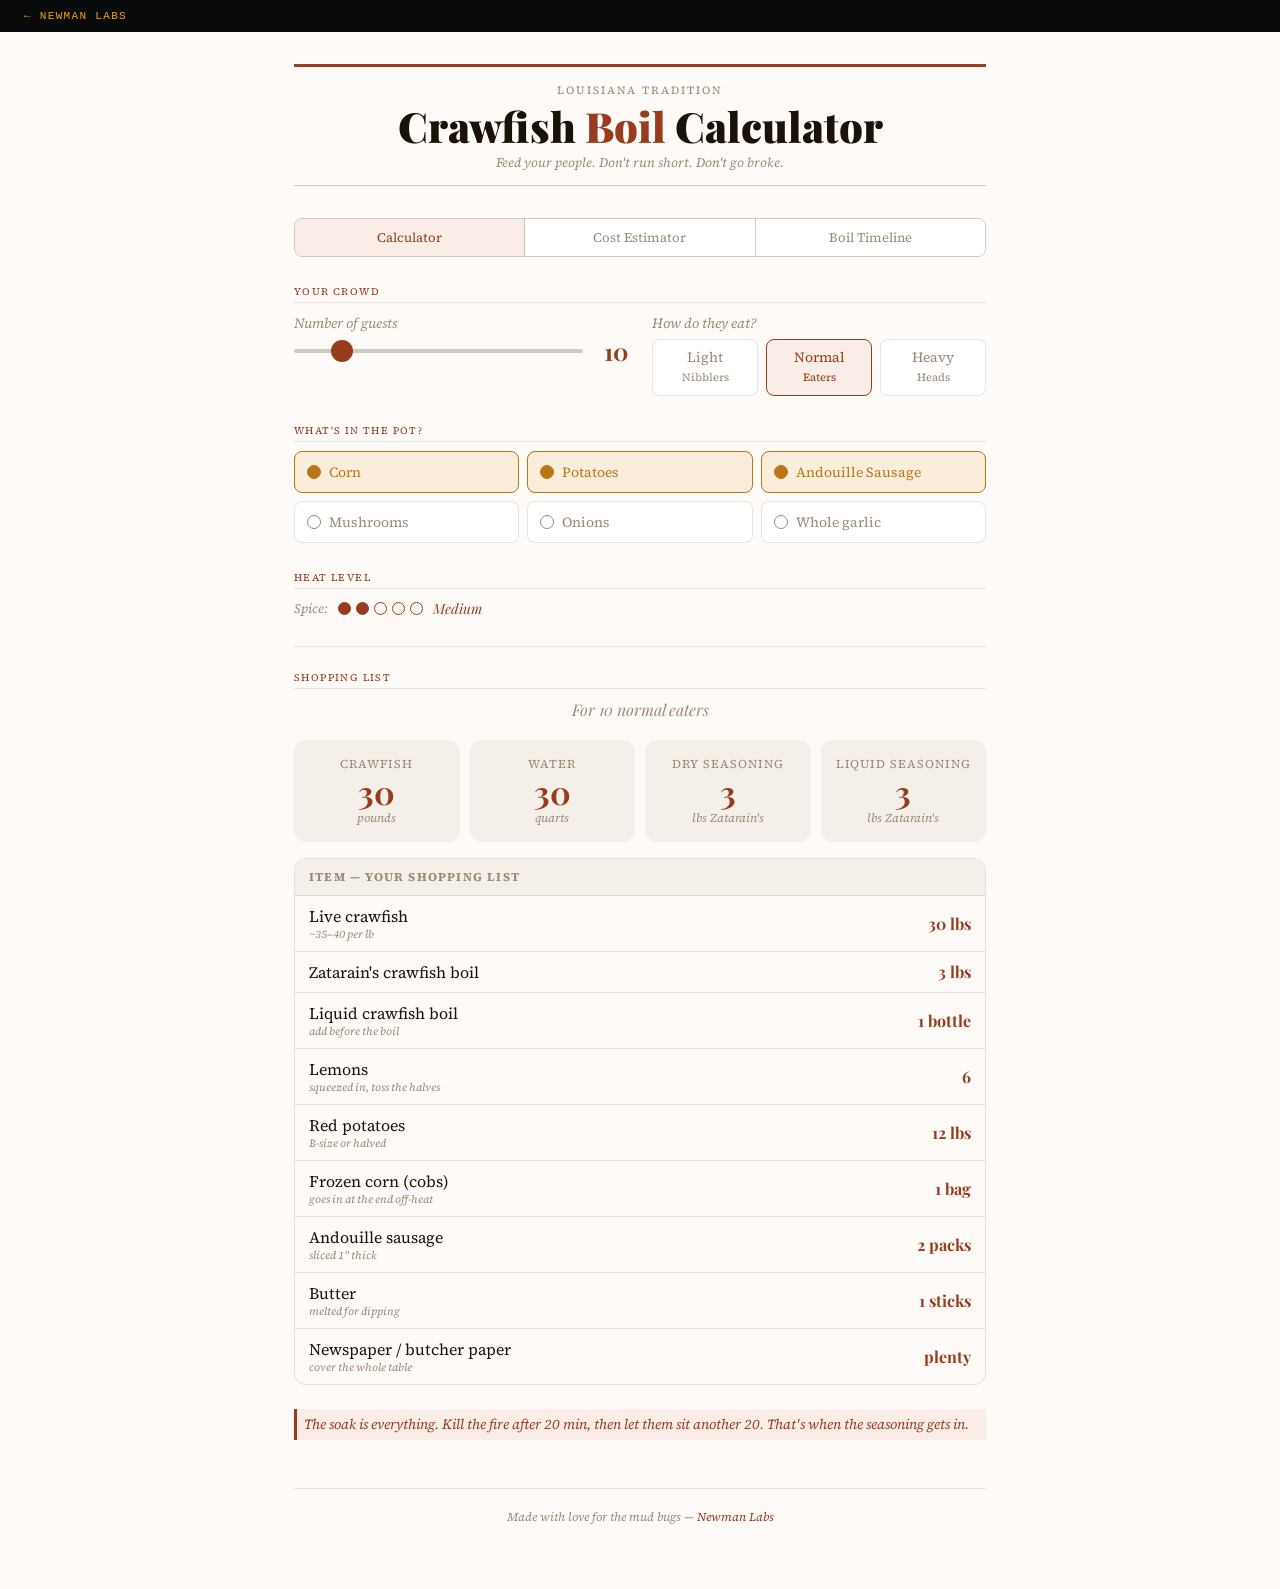
==== crawulator/index.html @ 97c35153 "Restore crawulator" ====
<!DOCTYPE html>
<html lang="en">
<head>
<meta charset="UTF-8">
<meta name="viewport" content="width=device-width, initial-scale=1.0">
<title>Crawulator — Crawfish Boil Calculator | Newman Labs</title>
<link rel="preconnect" href="https://fonts.googleapis.com">
<link href="https://fonts.googleapis.com/css2?family=Playfair+Display:wght@700;900&family=Source+Serif+4:ital,wght@0,300;0,400;1,300&display=swap" rel="stylesheet">
<style>
  *, *::before, *::after { box-sizing: border-box; margin: 0; padding: 0; }

  :root {
    --craw-red: #993C1D;
    --craw-red-light: #FAECE7;
    --craw-amber: #BA7517;
    --craw-amber-light: #FAEEDA;
    --craw-amber-dark: #854F0B;
    --bg: #FDFAF7;
    --surface: #F4EFE8;
    --card: #FFFFFF;
    --ink: #1A1209;
    --ink-mid: #5A4A35;
    --ink-muted: #9A8A75;
    --border: rgba(90,74,53,0.15);
    --border-mid: rgba(90,74,53,0.28);
  }

  @media (prefers-color-scheme: dark) {
    :root {
      --bg: #1A1209;
      --surface: #251C10;
      --card: #2E2210;
      --ink: #F4EFE8;
      --ink-mid: #C8B89A;
      --ink-muted: #7A6A55;
      --border: rgba(200,184,154,0.12);
      --border-mid: rgba(200,184,154,0.22);
      --craw-red-light: #3A1508;
      --craw-amber-light: #2E1E04;
    }
  }

  body { background: var(--bg); color: var(--ink); font-family: 'Source Serif 4', Georgia, serif; min-height: 100vh; }

  .back-bar {
    background: #080A0C;
    padding: 10px 1.5rem;
    display: flex;
    align-items: center;
  }

  .back-link {
    font-family: 'IBM Plex Mono', 'Courier New', monospace;
    font-size: 11px;
    letter-spacing: 0.12em;
    color: #F0A500;
    text-decoration: none;
    text-transform: uppercase;
  }

  .back-link:hover { color: #FFB820; }

  #app { max-width: 740px; margin: 0 auto; padding: 2rem 1.5rem 4rem; }

  .masthead {
    text-align: center;
    border-top: 3px solid var(--craw-red);
    border-bottom: 1px solid var(--border-mid);
    padding: 1rem 0 0.85rem;
    margin-bottom: 2rem;
  }
  .masthead-eyebrow { font-size: 11px; letter-spacing: .18em; color: var(--ink-muted); text-transform: uppercase; margin-bottom: .4rem; }
  .masthead h1 { font-family: 'Playfair Display', Georgia, serif; font-weight: 900; font-size: clamp(2rem, 6vw, 2.6rem); line-height: 1.05; color: var(--ink); }
  .masthead h1 em { color: var(--craw-red); font-style: normal; }
  .masthead-sub { font-size: 13px; color: var(--ink-muted); font-style: italic; margin-top: .4rem; }

  .section-label { font-size: 10px; letter-spacing: .14em; text-transform: uppercase; color: var(--craw-red); margin-bottom: .6rem; padding-bottom: 4px; border-bottom: .5px solid var(--border); }

  .tab-bar { display: flex; border: .5px solid var(--border-mid); border-radius: 8px; overflow: hidden; margin-bottom: 1.75rem; }
  .tab-btn { flex: 1; padding: 10px 12px; background: var(--card); border: none; border-right: .5px solid var(--border-mid); font-family: 'Source Serif 4', serif; font-size: 13px; color: var(--ink-muted); cursor: pointer; transition: all .15s; }
  .tab-btn:last-child { border-right: none; }
  .tab-btn:hover { background: var(--surface); color: var(--ink-mid); }
  .tab-btn.active { background: var(--craw-red-light); color: var(--craw-red); }

  .tab-panel { display: none; }
  .tab-panel.active { display: block; }

  .guest-panel { display: grid; grid-template-columns: 1fr 1fr; gap: 1.5rem; margin-bottom: 1.75rem; align-items: start; }
  @media (max-width: 480px) { .guest-panel { grid-template-columns: 1fr; } }

  .input-group { display: flex; flex-direction: column; gap: 6px; }
  .input-label { font-size: 14px; color: var(--ink-muted); font-style: italic; }
  .slider-row { display: flex; align-items: center; gap: 10px; }

  input[type=range] { flex: 1; -webkit-appearance: none; appearance: none; height: 4px; background: var(--border-mid); border-radius: 2px; outline: none; cursor: pointer; }
  input[type=range]::-webkit-slider-thumb { -webkit-appearance: none; width: 22px; height: 22px; border-radius: 50%; background: var(--craw-red); cursor: pointer; }
  input[type=range]::-moz-range-thumb { width: 22px; height: 22px; border-radius: 50%; background: var(--craw-red); border: none; cursor: pointer; }

  .slider-val { font-family: 'Playfair Display', serif; font-weight: 700; font-size: 1.5rem; color: var(--craw-red); min-width: 2.2rem; text-align: right; line-height: 1; }

  .eater-type-grid { display: grid; grid-template-columns: 1fr 1fr 1fr; gap: 8px; }
  .eater-btn { padding: 8px 6px; border: .5px solid var(--border); background: var(--card); border-radius: 8px; font-family: 'Source Serif 4', serif; font-size: 14px; color: var(--ink-muted); cursor: pointer; transition: all .15s; text-align: center; line-height: 1.4; }
  .eater-btn:hover { background: var(--surface); }
  .eater-btn.active { border-color: var(--craw-red); color: var(--craw-red); background: var(--craw-red-light); border-width: 1px; }

  .extras-grid { display: grid; grid-template-columns: 1fr 1fr 1fr; gap: 8px; margin-bottom: 1.75rem; }
  .extra-toggle { display: flex; align-items: center; gap: 8px; padding: 10px 12px; border: .5px solid var(--border); background: var(--card); border-radius: 8px; cursor: pointer; font-size: 14px; color: var(--ink-muted); transition: all .15s; user-select: none; }
  .extra-toggle:hover { background: var(--surface); }
  .extra-toggle.active { border-color: var(--craw-amber); color: var(--craw-amber); background: var(--craw-amber-light); border-width: 1px; }
  .toggle-dot { width: 14px; height: 14px; border-radius: 50%; border: 1.5px solid currentColor; flex-shrink: 0; display: flex; align-items: center; justify-content: center; position: relative; }
  .extra-toggle.active .toggle-dot { background: var(--craw-amber); border-color: var(--craw-amber); }
  .extra-toggle.active .toggle-dot::after { content: ''; position: absolute; top: 2px; left: 2px; width: auto; height: 6px; border-radius: 50%; background: white; }

  .heat-row { display: flex; align-items: center; gap: 10px; margin-bottom: 1.75rem; }
  .heat-dot { width: 13px; height: 13px; border-radius: 50%; border: 1.5px solid var(--craw-red); cursor: pointer; transition: background .1s; }
  .heat-dot.lit { background: var(--craw-red); }
  .heat-label { font-family: 'Playfair Display', serif; font-style: italic; font-size: 14px; color: var(--craw-red); }

  hr.divider { border: none; border-top: .5px solid var(--border); margin: 1.5rem 0; }

  .results-headline { font-family: 'Playfair Display', serif; font-size: 1rem; color: var(--ink-muted); font-style: italic; text-align: center; margin-bottom: 1.25rem; }

  .big-number-row { display: grid; grid-template-columns: 1fr 1fr 1fr 1fr; gap: 10px; margin-bottom: 1rem; }
  .big-card { background: var(--surface); border-radius: 12px; padding: 1rem .75rem; text-align: center; }
  .big-card-label { font-size: 12px; letter-spacing: .08em; text-transform: uppercase; color: var(--ink-muted); margin-bottom: 4px; }
  .big-card-num { font-family: 'Playfair Display', serif; font-weight: 700; font-size: 2rem; color: var(--craw-red); line-height: 1; }
  .big-card-unit { font-size: 12px; color: var(--ink-muted); margin-top: 2px; font-style: italic; }

  .grocery-list { border: .5px solid var(--border); border-radius: 12px; overflow: hidden; margin-bottom: 1.5rem; }
  .grocery-list-header { padding: 10px 14px; background: var(--surface); font-size: 12px;font-weight: 700; letter-spacing: .1em; text-transform: uppercase; color: var(--ink-muted); border-bottom: .5px solid var(--border); }
  .grocery-row { display: flex; justify-content: space-between; align-items: center; padding: 9px 14px; border-bottom: .5px solid var(--border); font-size: 16px; color: var(--ink); }
  .grocery-row:last-child {border-bottom: none; }
  .grocery-row .qty { font-family: 'Playfair Display', serif; font-weight: 700; color: var(--craw-red); font-size: 16px; }
  .grocery-row .note { font-size: 11px; color: var(--ink-muted); font-style: italic; display: block; }

  .tip-strip { background: var(--craw-red-light); border-left: 3px solid var(--craw-red); padding: 5px 7px; font-size: 14px; color: var(--craw-red); font-style: italic; margin-top: 1.25rem; line-height: 1.55; }

  .price-table { width: 100%; border-collapse: collapse; margin-bottom: 1.5rem; table-layout: fixed; }
  .price-table th { font-size: 12px; letter-spacing: .08em; text-transform: uppercase; color: var(--ink-muted); font-weight: 400; padding: 6px 8px; text-align: left; border-bottom: .5px solid var(--border-mid); }
  .price-table td { padding: 8px 8px; border-bottom: .5px solid var(--border); font-size: 14px; color: var(--ink); vertical-align: middle; }
  .price-table tr:last-child td { border-bottom: none; }
  .price-table input[type=number] { background: var(--surface); border: .5px solid var(--border-mid); border-radius: 6px; color: var(--ink); font-family: 'Source Serif 4', serif; font-size: 14px; padding: 4px 6px; height: 30px; outline: none; transition: border .15s; }
  .price-table input[type=number]:focus { border-color: var(--craw-red); }
  .price-table input.price-input { width: 70px; }
  .price-table input.qty-input { width: 52px; }

  .cost-summary { display: grid; grid-template-columns: 1fr 1fr 1fr; gap: 10px; margin-bottom: 1.5rem; }
  .cost-card { background: var(--surface); border-radius: 12px; padding: .85rem .75rem; text-align: center; }
  .cost-card-label { font-size: 11px; letter-spacing: .06em; text-transform: uppercase; color: var(--ink-muted); margin-bottom: 4px; }
  .cost-card-num { font-family: 'Playfair Display', serif; font-weight: 700; font-size: 1.6rem; color: var(--craw-red); line-height: 1; }
  .cost-card-sub { font-size: 11px; color: var(--ink-muted); margin-top: 2px; font-style: italic; }

  .timeline { display: flex; flex-direction: column; }
  .tl-row { display: flex; align-items: stretch; }
  .tl-time { width: 74px; flex-shrink: 0; text-align: right; padding-right: 14px; padding-top: 12px; font-family: 'Playfair Display', serif; font-size: 12px; color: var(--craw-red); font-weight: 700; line-height: 1.3; }
  .tl-spine { display: flex; flex-direction: column; align-items: center; flex-shrink: 0; width: 20px; }
  .tl-dot { width: 12px; height: 12px; border-radius: 50%; background: var(--craw-red); flex-shrink: 0; margin-top: 14px; }
  .tl-line { flex: 1; width: 1.5px; background: var(--border-mid); }
  .tl-last .tl-line { background: transparent; }
  .tl-content { flex: 1; padding: 10px 0 22px 14px; }
  .tl-title { font-family: 'Playfair Display', serif; font-size: 15px; font-weight: 700; color: var(--ink); margin-bottom: 4px; }
  .tl-desc { font-size: 13px; color: var(--ink-mid); line-height: 1.6; }
  .tl-badge { display: inline-block; font-size: 11px; padding: 3px 9px; border-radius: 8px; background: var(--craw-amber-light); color: var(--craw-amber-dark); margin-top: 7px; }

  footer { margin-top: 3rem; text-align: center; font-size: 12px; color: var(--ink-muted); font-style: italic; border-top: .5px solid var(--border); padding-top: 1.25rem; }
</style>
</head>
<body>

<div class="back-bar">
  <a href="/" class="back-link">← Newman Labs</a>
</div>

<div id="app">
  <div class="masthead">
    <div class="masthead-eyebrow">Louisiana Tradition</div>
    <h1>Crawfish <em>Boil</em> Calculator</h1>
    <div class="masthead-sub">Feed your people. Don't run short. Don't go broke.</div>
  </div>

  <div class="tab-bar">
    <button class="tab-btn active" data-tab="calc">Calculator</button>
    <button class="tab-btn" data-tab="cost">Cost Estimator</button>
    <button class="tab-btn" data-tab="cook">Boil Timeline</button>
  </div>

  <div class="tab-panel active" id="tab-calc">
    <div class="section-label">Your crowd</div>
    <div class="guest-panel">
      <div class="input-group">
        <div class="input-label">Number of guests</div>
        <div class="slider-row">
          <input type="range" id="guests" min="2" max="60" value="10" step="1">
          <div class="slider-val" id="guests-out">10</div>
        </div>
      </div>
      <div class="input-group">
        <div class="input-label">How do they eat?</div>
        <div class="eater-type-grid">
          <button class="eater-btn" data-type="light">Light<br><span style="font-size:11px">Nibblers</span></button>
          <button class="eater-btn active" data-type="normal">Normal<br><span style="font-size:11px">Eaters</span></button>
          <button class="eater-btn" data-type="heavy">Heavy<br><span style="font-size:11px">Heads</span></button>
        </div>
      </div>
    </div>

    <div class="section-label">What's in the pot?</div>
    <div class="extras-grid">
      <label class="extra-toggle active" id="toggle-corn"><span class="toggle-dot"></span> Corn</label>
      <label class="extra-toggle active" id="toggle-potato"><span class="toggle-dot"></span> Potatoes</label>
      <label class="extra-toggle active" id="toggle-sausage"><span class="toggle-dot"></span> Andouille Sausage</label>
      <label class="extra-toggle" id="toggle-mushroom"><span class="toggle-dot"></span> Mushrooms</label>
      <label class="extra-toggle" id="toggle-onion"><span class="toggle-dot"></span> Onions</label>
      <label class="extra-toggle" id="toggle-garlic"><span class="toggle-dot"></span> Whole garlic</label>
    </div>

    <div class="section-label">Heat level</div>
    <div class="heat-row">
      <span style="font-size:13px;color:var(--ink-muted);font-style:italic;">Spice:</span>
      <div style="display:flex;gap:5px;" id="heat-dots">
        <div class="heat-dot lit" data-heat="1"></div>
        <div class="heat-dot lit" data-heat="2"></div>
        <div class="heat-dot" data-heat="3"></div>
        <div class="heat-dot" data-heat="4"></div>
        <div class="heat-dot" data-heat="5"></div>
      </div>
      <span class="heat-label" id="heat-label">Medium</span>
    </div>

    <hr class="divider">
    <div class="section-label">Shopping list</div>
    <div class="results-headline" id="results-headline">For 10 normal eaters</div>

    <div class="big-number-row">
      <div class="big-card"><div class="big-card-label">Crawfish</div><div class="big-card-num" id="lbs-num">30</div><div class="big-card-unit">pounds</div></div>
      <div class="big-card"><div class="big-card-label">Water</div><div class="big-card-num" id="water-num">30</div><div class="big-card-unit">quarts</div></div>
      <div class="big-card"><div class="big-card-label">Dry Seasoning</div><div class="big-card-num" id="season-num">3</div><div class="big-card-unit" id="season-unit">lbs Zatarain's</div></div>
      <div class="big-card"><div class="big-card-label">Liquid Seasoning</div><div class="big-card-num" id="season-num">3</div><div class="big-card-unit" id="season-unit">lbs Zatarain's</div></div>
    </div>

    <div class="grocery-list" id="grocery-list"></div>
    <div class="tip-strip" id="tip-strip"></div>
  </div>

  <div class="tab-panel" id="tab-cost">
    <div class="section-label">Enter your local prices</div>
    <div style="overflow-x:auto;">
      <table class="price-table">
        <thead>
          <tr>
            <th style="width:42%">Item</th>
            <th style="width:18%">Price ($)</th>
            <th style="width:16%">Qty</th>
            <th style="width:24%;text-align:right">Subtotal</th>
          </tr>
        </thead>
        <tbody id="price-tbody"></tbody>
      </table>
    </div>
    <div class="cost-summary">
      <div class="cost-card"><div class="cost-card-label">Total cost</div><div class="cost-card-num" id="total-cost">$0</div><div class="cost-card-sub">all items</div></div>
      <div class="cost-card"><div class="cost-card-label">Per person</div><div class="cost-card-num" id="per-person">$0</div><div class="cost-card-sub" id="per-person-sub">10 guests</div></div>
      <div class="cost-card"><div class="cost-card-label">Per pound</div><div class="cost-card-num" id="per-lb">$0</div><div class="cost-card-sub">of crawfish</div></div>
    </div>
    <div class="tip-strip">Tip: prices update live as you type. Change quantities if your bag sizes differ. Cost per person over $20 at a dedicated boil is completely normal — you're feeding folks right.</div>
  </div>

  <div class="tab-panel" id="tab-cook">
    <div class="section-label">Your boil — step by step</div>
    <div class="timeline" id="timeline"></div>
  </div>

  <footer>Made with love for the mud bugs &mdash; <a href="/" style="color:var(--craw-red);text-decoration:none;">Newman Labs</a></footer>
</div>

<script>
const HEAT_LABELS=['Mild','Medium','Hot','Oh Lord','Cajun Tax'];
const HEAT_MULT=[0.8,1.0,1.3,1.6,2.0];
const LBS_PER={light:2.5,normal:3,heavy:4};
let guests=10,eaterType='normal',heat=2;
let extras={corn:true,potato:true,sausage:true,mushroom:false,onion:false,garlic:false};

const PRICE_ITEMS=[
  {id:'crawfish',  label:'Sack of crawfish (30 lb)',       defPrice:45, qtyFn:(lb)=>Math.ceil(lb/30)},
  {id:'lemons',    label:'Sack of lemons',                  defPrice:6,  qtyFn:()=>1},
  {id:'boil45',    label:'4.5 lb bag crawfish boil',        defPrice:8,  qtyFn:(lb)=>Math.ceil(lb*0.1/4.5)},
  {id:'boil1',     label:'1 lb bag crawfish boil',          defPrice:3,  qtyFn:(lb,h)=>h>=3?1:0},
  {id:'liquid',    label:'Bottle of liquid crawfish boil',  defPrice:5,  qtyFn:()=>1},
  {id:'potatoes',  label:'Sack of potatoes',                defPrice:7,  qtyFn:(lb)=>extras.potato?Math.ceil(lb*0.4/10):0},
  {id:'mushrooms', label:'2 small boxes mushrooms',         defPrice:4,  qtyFn:(lb,h,g)=>extras.mushroom?Math.ceil(g/8):0},
  {id:'corn',      label:'Bag of frozen corn (cobs)',        defPrice:5,  qtyFn:(lb,h,g)=>extras.corn?Math.ceil(g*0.75/12):0},
  {id:'sausage',   label:'2 packs andouille sausage',       defPrice:8,  qtyFn:(lb,h,g)=>extras.sausage?Math.ceil(g*0.15):0},
  {id:'garlic',    label:'Pack of garlic',                  defPrice:3,  qtyFn:()=>extras.garlic?1:0},
];

let prices={}, qtyOverride={};
PRICE_ITEMS.forEach(i=>{prices[i.id]=i.defPrice;});

function getLbs(){return guests*LBS_PER[eaterType];}
function fmt(n){return n.toLocaleString('en-US',{minimumFractionDigits:2,maximumFractionDigits:2});}
function getQty(item){
  if(qtyOverride[item.id]!==undefined) return qtyOverride[item.id];
  return item.qtyFn(getLbs(),heat,guests);
}

function calcMain(){
  const lb=getLbs();
  const season=lb*0.1*HEAT_MULT[heat-1];
  document.getElementById('lbs-num').textContent=Math.round(lb);
  document.getElementById('water-num').textContent=Math.round(lb);
  document.getElementById('season-num').textContent=season<1.5?season.toFixed(1):Math.round(season);
  document.getElementById('season-unit').textContent=heat>=3?"lbs seasoning (+ cayenne)":"lbs Zatarain's";
  document.getElementById('results-headline').textContent='For '+guests+' '+eaterType+' eater'+(guests===1?'':'s');
  const rows=[];
  rows.push({name:'Live crawfish',qty:Math.round(lb)+' lbs',note:'~35–40 per lb'});
  rows.push({name:heat>=3?'Crawfish boil seasoning (hot blend)':"Zatarain's crawfish boil",qty:(season<1.5?season.toFixed(1):Math.round(season))+' lbs',note:''});
  rows.push({name:'Liquid crawfish boil',qty:'1 bottle',note:'add before the boil'});
  rows.push({name:'Lemons',qty:Math.round(guests*0.6),note:'squeezed in, toss the halves'});
  if(extras.potato) rows.push({name:'Red potatoes',qty:Math.round(lb*0.4)+' lbs',note:'B-size or halved'});
  if(extras.corn)   rows.push({name:'Frozen corn (cobs)',qty:Math.ceil(guests*0.75/12)+' bag',note:'goes in at the end off-heat'});
  if(extras.sausage)rows.push({name:'Andouille sausage',qty:Math.ceil(guests*0.15)+' packs',note:'sliced 1" thick'});
  if(extras.mushroom)rows.push({name:'Mushrooms',qty:'2 boxes',note:'whole, goes in at the end'});
  if(extras.garlic) rows.push({name:'Garlic',qty:'1 pack',note:'whole heads, tops cut off'});
  rows.push({name:'Butter',qty:Math.round(guests*0.1*2)/2+' sticks',note:'melted for dipping'});
  rows.push({name:'Newspaper / butcher paper',qty:'plenty',note:'cover the whole table'});
  document.getElementById('grocery-list').innerHTML=
    '<div class="grocery-list-header">Item — your shopping list</div>'+
    rows.map(r=>`<div class="grocery-row"><span>${r.name}${r.note?`<span class="note">${r.note}</span>`:''}</span><span class="qty">${r.qty}</span></div>`).join('');
  const tips=[
    'Purge the crawfish first — soak in salted water 15 min, drain, repeat. Mud floats out, dead ones float up.',
    'The soak is everything. Kill the fire after 20 min, then let them sit another 20. That\'s when the seasoning gets in.',
    heat>=4?'At this heat: warn your guests. Have bread on the table — not optional.':heat>=3?'Add cayenne in stages — taste the water before dumping it all in.':'Medium heat keeps most guests happy. Hot sauce on the side for the brave.',
    'Budget 2 lbs of ice per person for drinks. People eat a long time at a crawfish boil.',
  ];
  document.getElementById('tip-strip').textContent=tips[Math.floor(Math.random()*tips.length)];
}

function buildPriceTable(){
  const tbody=document.getElementById('price-tbody');
  tbody.innerHTML='';
  PRICE_ITEMS.forEach(item=>{
    const qty=getQty(item);
    const sub=qty*(prices[item.id]||0);
    const tr=document.createElement('tr');
    tr.innerHTML=`<td>${item.label}</td>
      <td><input type="number" class="price-input" min="0" step="0.25" value="${(prices[item.id]||0).toFixed(2)}" data-id="${item.id}"></td>
      <td><input type="number" class="qty-input" min="0" step="1" value="${qty}" data-id="${item.id}"></td>
      <td style="text-align:right;font-family:'Playfair Display',serif;font-weight:700;color:var(--craw-red);" class="sub-cell">$${fmt(sub)}</td>`;
    tbody.appendChild(tr);
  });
  tbody.querySelectorAll('.price-input').forEach(inp=>{
    inp.addEventListener('input',e=>{prices[e.target.dataset.id]=parseFloat(e.target.value)||0;updateCostTotals();});
  });
  tbody.querySelectorAll('.qty-input').forEach(inp=>{
    inp.addEventListener('input',e=>{qtyOverride[e.target.dataset.id]=parseInt(e.target.value)||0;updateCostTotals();});
  });
  updateCostTotals();
}

function updateCostTotals(){
  let total=0;
  const rows=document.querySelectorAll('#price-tbody tr');
  PRICE_ITEMS.forEach((item,i)=>{
    const qty=parseInt(rows[i].querySelector('.qty-input').value)||0;
    const pr=parseFloat(rows[i].querySelector('.price-input').value)||0;
    const sub=qty*pr; total+=sub;
    rows[i].querySelector('.sub-cell').textContent='$'+fmt(sub);
  });
  const lb=getLbs();
  document.getElementById('total-cost').textContent='$'+fmt(total);
  document.getElementById('per-person').textContent='$'+fmt(guests>0?total/guests:0);
  document.getElementById('per-person-sub').textContent=guests+' guests';
  document.getElementById('per-lb').textContent='$'+fmt(lb>0?total/lb:0);
}

function buildTimeline(){
  const steps=[
    {time:'Start',      title:'Fill the pot & prep lemons',     desc:'Fill with enough water for your batch — roughly 1 quart per pound of crawfish. Squeeze every lemon into the water and toss the halved shells right in the basket.',badge:''},
    {time:'Near boil',  title:'Add seasoning',                  desc:'Right before the water hits a boil, add your dry crawfish boil and liquid boil. Stir it in. When you hit a full rolling boil, drop in the potatoes.',badge:'Potatoes in'},
    {time:'+ 10 min',   title:'Crawfish go in',                 desc:'After the potatoes have had 10 minutes, drop in the live crawfish. Keep the boil rolling — not a violent hard boil, just a steady one.',badge:'Crawfish in'},
    {time:'+ 20 min',   title:'Kill the fire',                  desc:"Turn off the heat completely. Now drop in everything that finishes off-heat: corn, sausage, mushrooms, and garlic. These don't need to cook — they soak.",badge:'Corn · Sausage · Mushrooms · Garlic'},
    {time:'+ 20 min',   title:'The soak — do not skip this',    desc:"Let everything sit off-heat for 20 full minutes with the lid on. This is when the crawfish absorb the seasoning. Rushing the soak is the #1 mistake at a boil.",badge:'Lid on. Walk away.'},
    {time:'Done',       title:'Drain & dump on the table',      desc:'Drain the pot and dump everything straight onto a newspaper-covered table. Serve with melted butter, hot sauce, and cold drinks. No plates required.',badge:''},
  ];
  document.getElementById('timeline').innerHTML=steps.map((s,i)=>`
    <div class="tl-row${i===steps.length-1?' tl-last':''}">
      <div class="tl-time">${s.time}</div>
      <div class="tl-spine"><div class="tl-dot"></div><div class="tl-line"></div></div>
      <div class="tl-content">
        <div class="tl-title">${s.title}</div>
        <div class="tl-desc">${s.desc}</div>
        ${s.badge?`<span class="tl-badge">${s.badge}</span>`:''}
      </div>
    </div>`).join('');
}

function refreshAll(){
  qtyOverride={};
  calcMain();
  buildPriceTable();
  buildTimeline();
}

document.querySelectorAll('.tab-btn').forEach(btn=>{
  btn.addEventListener('click',()=>{
    document.querySelectorAll('.tab-btn').forEach(b=>b.classList.remove('active'));
    document.querySelectorAll('.tab-panel').forEach(p=>p.classList.remove('active'));
    btn.classList.add('active');
    document.getElementById('tab-'+btn.dataset.tab).classList.add('active');
  });
});

document.getElementById('guests').addEventListener('input',e=>{
  guests=+e.target.value;
  document.getElementById('guests-out').textContent=guests;
  refreshAll();
});

document.querySelectorAll('.eater-btn').forEach(b=>{
  b.addEventListener('click',()=>{
    document.querySelectorAll('.eater-btn').forEach(x=>x.classList.remove('active'));
    b.classList.add('active');
    eaterType=b.dataset.type;
    refreshAll();
  });
});

Object.keys(extras).forEach(key=>{
  document.getElementById('toggle-'+key).addEventListener('click',()=>{
    extras[key]=!extras[key];
    document.getElementById('toggle-'+key).classList.toggle('active',extras[key]);
    refreshAll();
  });
});

document.querySelectorAll('.heat-dot').forEach(d=>{
  d.addEventListener('click',()=>{
    heat=+d.dataset.heat;
    document.querySelectorAll('.heat-dot').forEach(x=>x.classList.toggle('lit',+x.dataset.heat<=heat));
    document.getElementById('heat-label').textContent=HEAT_LABELS[heat-1];
    refreshAll();
  });
});

refreshAll();
</script>
</body>
</html>
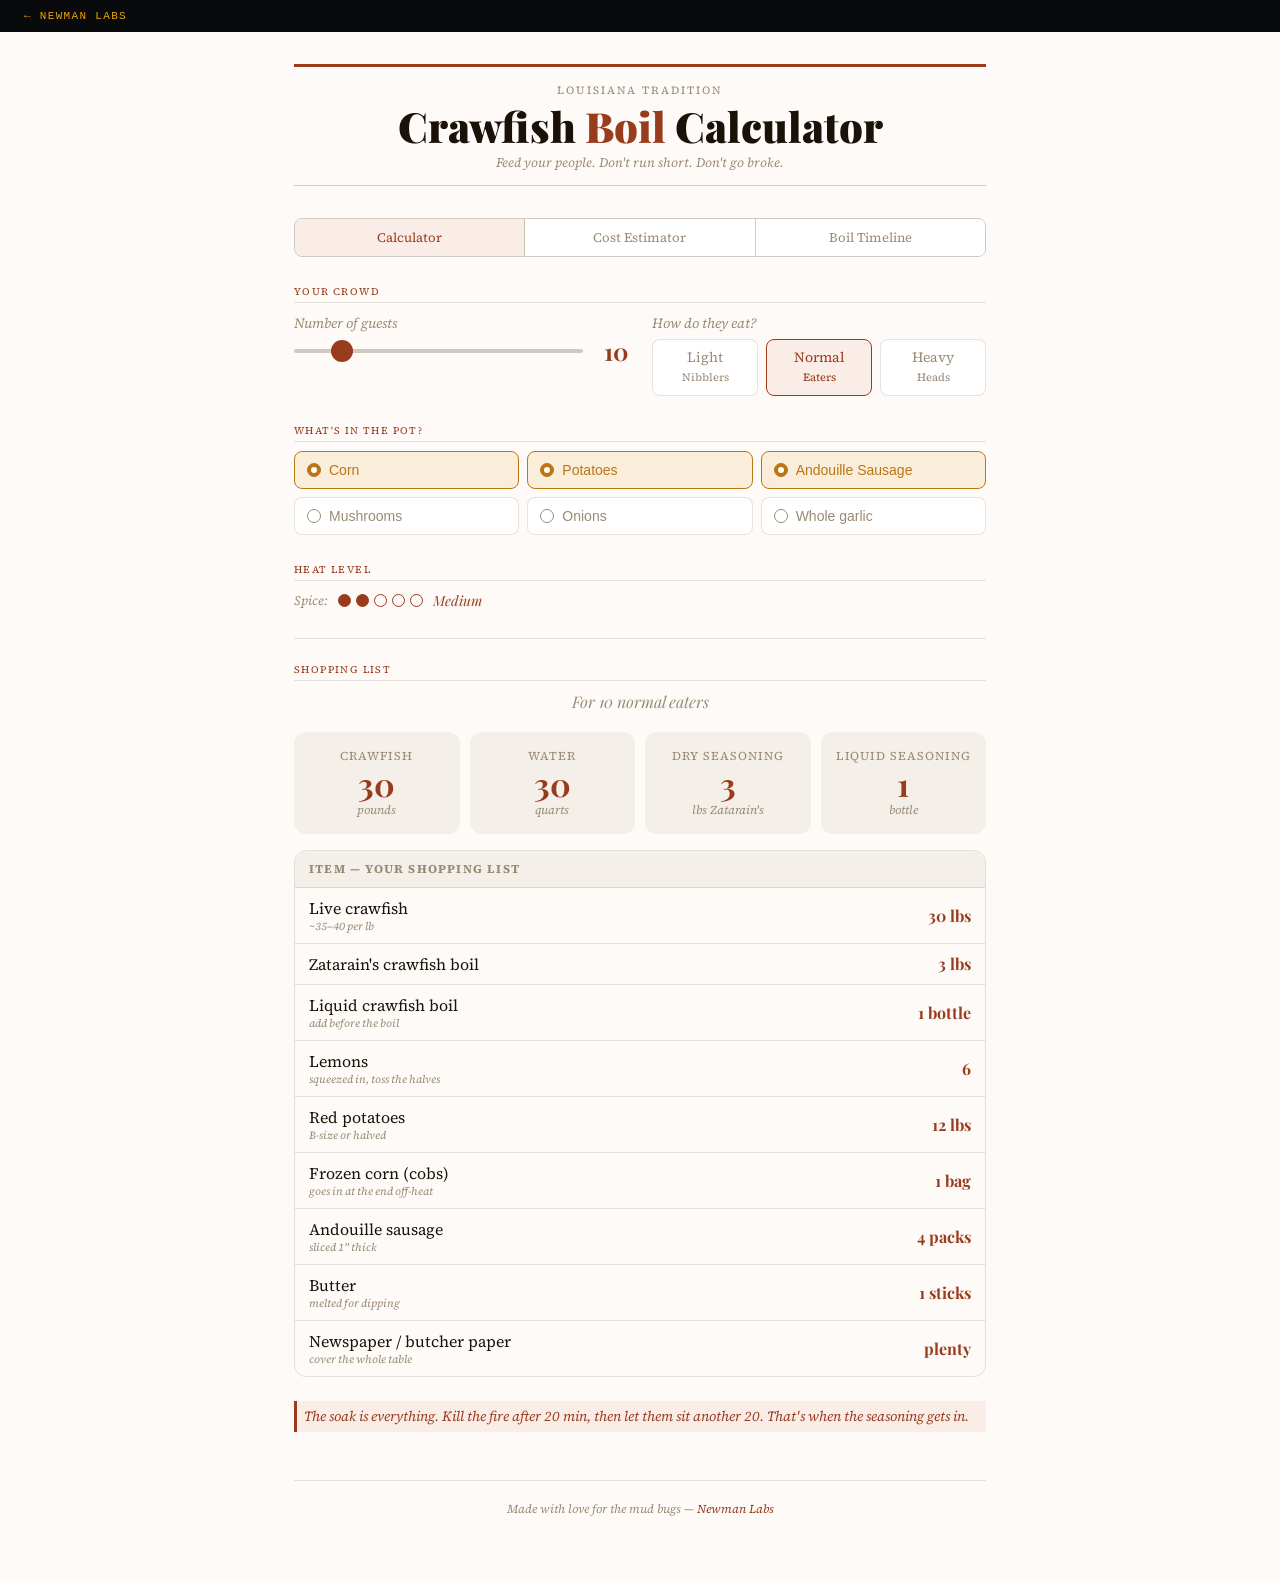
==== commit 91a8566e: "Add GA4 tracking (G-9LTV8JBT7C) to all Newman Labs pages" ====
--- a/crawulator/index.html
+++ b/crawulator/index.html
@@ -1,6 +1,9 @@
 <!DOCTYPE html>
 <html lang="en">
 <head>
+<!-- Google Analytics 4 -->
+<script async src="https://www.googletagmanager.com/gtag/js?id=G-9LTV8JBT7C"></script>
+<script src="/js/analytics.js"></script>
 <meta charset="UTF-8">
 <meta name="viewport" content="width=device-width, initial-scale=1.0">
 <title>Crawulator — Crawfish Boil Calculator | Newman Labs</title>
@@ -81,6 +84,15 @@
   .tab-btn:last-child { border-right: none; }
   .tab-btn:hover { background: var(--surface); color: var(--ink-mid); }
   .tab-btn.active { background: var(--craw-red-light); color: var(--craw-red); }
+  .tab-btn:focus-visible,
+  .eater-btn:focus-visible,
+  .extra-toggle:focus-visible,
+  .heat-dot:focus-visible,
+  .back-link:focus-visible,
+  input:focus-visible {
+    outline: 2px solid var(--craw-red);
+    outline-offset: 2px;
+  }
 
   .tab-panel { display: none; }
   .tab-panel.active { display: block; }
@@ -104,15 +116,15 @@
   .eater-btn.active { border-color: var(--craw-red); color: var(--craw-red); background: var(--craw-red-light); border-width: 1px; }
 
   .extras-grid { display: grid; grid-template-columns: 1fr 1fr 1fr; gap: 8px; margin-bottom: 1.75rem; }
-  .extra-toggle { display: flex; align-items: center; gap: 8px; padding: 10px 12px; border: .5px solid var(--border); background: var(--card); border-radius: 8px; cursor: pointer; font-size: 14px; color: var(--ink-muted); transition: all .15s; user-select: none; }
+  .extra-toggle { display: flex; align-items: center; gap: 8px; padding: 10px 12px; border: .5px solid var(--border); background: var(--card); border-radius: 8px; cursor: pointer; font-size: 14px; color: var(--ink-muted); transition: all .15s; user-select: none; width: 100%; text-align: left; }
   .extra-toggle:hover { background: var(--surface); }
   .extra-toggle.active { border-color: var(--craw-amber); color: var(--craw-amber); background: var(--craw-amber-light); border-width: 1px; }
   .toggle-dot { width: 14px; height: 14px; border-radius: 50%; border: 1.5px solid currentColor; flex-shrink: 0; display: flex; align-items: center; justify-content: center; position: relative; }
   .extra-toggle.active .toggle-dot { background: var(--craw-amber); border-color: var(--craw-amber); }
-  .extra-toggle.active .toggle-dot::after { content: ''; position: absolute; top: 2px; left: 2px; width: auto; height: 6px; border-radius: 50%; background: white; }
+  .extra-toggle.active .toggle-dot::after { content: ''; position: absolute; inset: 3px; border-radius: 50%; background: white; }
 
   .heat-row { display: flex; align-items: center; gap: 10px; margin-bottom: 1.75rem; }
-  .heat-dot { width: 13px; height: 13px; border-radius: 50%; border: 1.5px solid var(--craw-red); cursor: pointer; transition: background .1s; }
+  .heat-dot { width: 13px; height: 13px; border-radius: 50%; border: 1.5px solid var(--craw-red); cursor: pointer; transition: background .1s; background: transparent; padding: 0; }
   .heat-dot.lit { background: var(--craw-red); }
   .heat-label { font-family: 'Playfair Display', serif; font-style: italic; font-size: 14px; color: var(--craw-red); }
 
@@ -127,10 +139,10 @@
   .big-card-unit { font-size: 12px; color: var(--ink-muted); margin-top: 2px; font-style: italic; }
 
   .grocery-list { border: .5px solid var(--border); border-radius: 12px; overflow: hidden; margin-bottom: 1.5rem; }
-  .grocery-list-header { padding: 10px 14px; background: var(--surface); font-size: 12px;font-weight: 700; letter-spacing: .1em; text-transform: uppercase; color: var(--ink-muted); border-bottom: .5px solid var(--border); }
-  .grocery-row { display: flex; justify-content: space-between; align-items: center; padding: 9px 14px; border-bottom: .5px solid var(--border); font-size: 16px; color: var(--ink); }
-  .grocery-row:last-child {border-bottom: none; }
-  .grocery-row .qty { font-family: 'Playfair Display', serif; font-weight: 700; color: var(--craw-red); font-size: 16px; }
+  .grocery-list-header { padding: 10px 14px; background: var(--surface); font-size: 12px; font-weight: 700; letter-spacing: .1em; text-transform: uppercase; color: var(--ink-muted); border-bottom: .5px solid var(--border); }
+  .grocery-row { display: flex; justify-content: space-between; align-items: center; padding: 9px 14px; border-bottom: .5px solid var(--border); font-size: 16px; color: var(--ink); gap: 16px; }
+  .grocery-row:last-child { border-bottom: none; }
+  .grocery-row .qty { font-family: 'Playfair Display', serif; font-weight: 700; color: var(--craw-red); font-size: 16px; text-align: right; }
   .grocery-row .note { font-size: 11px; color: var(--ink-muted); font-style: italic; display: block; }
 
   .tip-strip { background: var(--craw-red-light); border-left: 3px solid var(--craw-red); padding: 5px 7px; font-size: 14px; color: var(--craw-red); font-style: italic; margin-top: 1.25rem; line-height: 1.55; }
@@ -141,8 +153,8 @@
   .price-table tr:last-child td { border-bottom: none; }
   .price-table input[type=number] { background: var(--surface); border: .5px solid var(--border-mid); border-radius: 6px; color: var(--ink); font-family: 'Source Serif 4', serif; font-size: 14px; padding: 4px 6px; height: 30px; outline: none; transition: border .15s; }
   .price-table input[type=number]:focus { border-color: var(--craw-red); }
-  .price-table input.price-input { width: 70px; }
-  .price-table input.qty-input { width: 52px; }
+  .price-table input.price-input { width: 84px; }
+  .price-table input.qty-input { width: 64px; }
 
   .cost-summary { display: grid; grid-template-columns: 1fr 1fr 1fr; gap: 10px; margin-bottom: 1.5rem; }
   .cost-card { background: var(--surface); border-radius: 12px; padding: .85rem .75rem; text-align: center; }
@@ -162,6 +174,30 @@
   .tl-desc { font-size: 13px; color: var(--ink-mid); line-height: 1.6; }
   .tl-badge { display: inline-block; font-size: 11px; padding: 3px 9px; border-radius: 8px; background: var(--craw-amber-light); color: var(--craw-amber-dark); margin-top: 7px; }
 
+  .sr-only {
+    position: absolute;
+    width: 1px;
+    height: 1px;
+    padding: 0;
+    margin: -1px;
+    overflow: hidden;
+    clip: rect(0, 0, 0, 0);
+    white-space: nowrap;
+    border: 0;
+  }
+
+  @media (max-width: 640px) {
+    .extras-grid,
+    .big-number-row,
+    .cost-summary { grid-template-columns: 1fr 1fr; }
+  }
+
+  @media (max-width: 480px) {
+    .extras-grid,
+    .big-number-row,
+    .cost-summary { grid-template-columns: 1fr; }
+  }
+
   footer { margin-top: 3rem; text-align: center; font-size: 12px; color: var(--ink-muted); font-style: italic; border-top: .5px solid var(--border); padding-top: 1.25rem; }
 </style>
 </head>
@@ -178,51 +214,51 @@
     <div class="masthead-sub">Feed your people. Don't run short. Don't go broke.</div>
   </div>
 
-  <div class="tab-bar">
-    <button class="tab-btn active" data-tab="calc">Calculator</button>
-    <button class="tab-btn" data-tab="cost">Cost Estimator</button>
-    <button class="tab-btn" data-tab="cook">Boil Timeline</button>
+  <div class="tab-bar" role="tablist" aria-label="Crawulator sections">
+    <button type="button" class="tab-btn active" id="tab-btn-calc" data-tab="calc" role="tab" aria-selected="true" aria-controls="tab-calc">Calculator</button>
+    <button type="button" class="tab-btn" id="tab-btn-cost" data-tab="cost" role="tab" aria-selected="false" aria-controls="tab-cost">Cost Estimator</button>
+    <button type="button" class="tab-btn" id="tab-btn-cook" data-tab="cook" role="tab" aria-selected="false" aria-controls="tab-cook">Boil Timeline</button>
   </div>
 
-  <div class="tab-panel active" id="tab-calc">
+  <div class="tab-panel active" id="tab-calc" role="tabpanel" aria-labelledby="tab-btn-calc" aria-hidden="false">
     <div class="section-label">Your crowd</div>
     <div class="guest-panel">
       <div class="input-group">
-        <div class="input-label">Number of guests</div>
+        <label class="input-label" for="guests">Number of guests</label>
         <div class="slider-row">
-          <input type="range" id="guests" min="2" max="60" value="10" step="1">
-          <div class="slider-val" id="guests-out">10</div>
+          <input type="range" id="guests" min="2" max="60" value="10" step="1" aria-describedby="guests-out">
+          <div class="slider-val" id="guests-out" aria-live="polite">10</div>
         </div>
       </div>
       <div class="input-group">
         <div class="input-label">How do they eat?</div>
         <div class="eater-type-grid">
-          <button class="eater-btn" data-type="light">Light<br><span style="font-size:11px">Nibblers</span></button>
-          <button class="eater-btn active" data-type="normal">Normal<br><span style="font-size:11px">Eaters</span></button>
-          <button class="eater-btn" data-type="heavy">Heavy<br><span style="font-size:11px">Heads</span></button>
+          <button type="button" class="eater-btn" data-type="light" aria-pressed="false">Light<br><span style="font-size:11px">Nibblers</span></button>
+          <button type="button" class="eater-btn active" data-type="normal" aria-pressed="true">Normal<br><span style="font-size:11px">Eaters</span></button>
+          <button type="button" class="eater-btn" data-type="heavy" aria-pressed="false">Heavy<br><span style="font-size:11px">Heads</span></button>
         </div>
       </div>
     </div>
 
     <div class="section-label">What's in the pot?</div>
     <div class="extras-grid">
-      <label class="extra-toggle active" id="toggle-corn"><span class="toggle-dot"></span> Corn</label>
-      <label class="extra-toggle active" id="toggle-potato"><span class="toggle-dot"></span> Potatoes</label>
-      <label class="extra-toggle active" id="toggle-sausage"><span class="toggle-dot"></span> Andouille Sausage</label>
-      <label class="extra-toggle" id="toggle-mushroom"><span class="toggle-dot"></span> Mushrooms</label>
-      <label class="extra-toggle" id="toggle-onion"><span class="toggle-dot"></span> Onions</label>
-      <label class="extra-toggle" id="toggle-garlic"><span class="toggle-dot"></span> Whole garlic</label>
+      <button type="button" class="extra-toggle active" id="toggle-corn" aria-pressed="true"><span class="toggle-dot" aria-hidden="true"></span> Corn</button>
+      <button type="button" class="extra-toggle active" id="toggle-potato" aria-pressed="true"><span class="toggle-dot" aria-hidden="true"></span> Potatoes</button>
+      <button type="button" class="extra-toggle active" id="toggle-sausage" aria-pressed="true"><span class="toggle-dot" aria-hidden="true"></span> Andouille Sausage</button>
+      <button type="button" class="extra-toggle" id="toggle-mushroom" aria-pressed="false"><span class="toggle-dot" aria-hidden="true"></span> Mushrooms</button>
+      <button type="button" class="extra-toggle" id="toggle-onion" aria-pressed="false"><span class="toggle-dot" aria-hidden="true"></span> Onions</button>
+      <button type="button" class="extra-toggle" id="toggle-garlic" aria-pressed="false"><span class="toggle-dot" aria-hidden="true"></span> Whole garlic</button>
     </div>
 
     <div class="section-label">Heat level</div>
     <div class="heat-row">
       <span style="font-size:13px;color:var(--ink-muted);font-style:italic;">Spice:</span>
-      <div style="display:flex;gap:5px;" id="heat-dots">
-        <div class="heat-dot lit" data-heat="1"></div>
-        <div class="heat-dot lit" data-heat="2"></div>
-        <div class="heat-dot" data-heat="3"></div>
-        <div class="heat-dot" data-heat="4"></div>
-        <div class="heat-dot" data-heat="5"></div>
+      <div style="display:flex;gap:5px;" id="heat-dots" role="group" aria-label="Spice level">
+        <button type="button" class="heat-dot lit" data-heat="1" aria-label="Mild" aria-pressed="true"></button>
+        <button type="button" class="heat-dot lit" data-heat="2" aria-label="Medium" aria-pressed="true"></button>
+        <button type="button" class="heat-dot" data-heat="3" aria-label="Hot" aria-pressed="false"></button>
+        <button type="button" class="heat-dot" data-heat="4" aria-label="Oh Lord" aria-pressed="false"></button>
+        <button type="button" class="heat-dot" data-heat="5" aria-label="Cajun Tax" aria-pressed="false"></button>
       </div>
       <span class="heat-label" id="heat-label">Medium</span>
     </div>
@@ -235,14 +271,14 @@
       <div class="big-card"><div class="big-card-label">Crawfish</div><div class="big-card-num" id="lbs-num">30</div><div class="big-card-unit">pounds</div></div>
       <div class="big-card"><div class="big-card-label">Water</div><div class="big-card-num" id="water-num">30</div><div class="big-card-unit">quarts</div></div>
       <div class="big-card"><div class="big-card-label">Dry Seasoning</div><div class="big-card-num" id="season-num">3</div><div class="big-card-unit" id="season-unit">lbs Zatarain's</div></div>
-      <div class="big-card"><div class="big-card-label">Liquid Seasoning</div><div class="big-card-num" id="season-num">3</div><div class="big-card-unit" id="season-unit">lbs Zatarain's</div></div>
+      <div class="big-card"><div class="big-card-label">Liquid Seasoning</div><div class="big-card-num" id="liquid-season-num">1</div><div class="big-card-unit" id="liquid-season-unit">bottle</div></div>
     </div>
 
     <div class="grocery-list" id="grocery-list"></div>
     <div class="tip-strip" id="tip-strip"></div>
   </div>
 
-  <div class="tab-panel" id="tab-cost">
+  <div class="tab-panel" id="tab-cost" role="tabpanel" aria-labelledby="tab-btn-cost" aria-hidden="true">
     <div class="section-label">Enter your local prices</div>
     <div style="overflow-x:auto;">
       <table class="price-table">
@@ -262,10 +298,10 @@
       <div class="cost-card"><div class="cost-card-label">Per person</div><div class="cost-card-num" id="per-person">$0</div><div class="cost-card-sub" id="per-person-sub">10 guests</div></div>
       <div class="cost-card"><div class="cost-card-label">Per pound</div><div class="cost-card-num" id="per-lb">$0</div><div class="cost-card-sub">of crawfish</div></div>
     </div>
-    <div class="tip-strip">Tip: prices update live as you type. Change quantities if your bag sizes differ. Cost per person over $20 at a dedicated boil is completely normal — you're feeding folks right.</div>
+    <div class="tip-strip">Tip: crawfish is priced per pound now, so you can match whatever the dock or market is charging that day. Change quantities if your bag sizes differ.</div>
   </div>
 
-  <div class="tab-panel" id="tab-cook">
+  <div class="tab-panel" id="tab-cook" role="tabpanel" aria-labelledby="tab-btn-cook" aria-hidden="true">
     <div class="section-label">Your boil — step by step</div>
     <div class="timeline" id="timeline"></div>
   </div>
@@ -277,55 +313,90 @@
 const HEAT_LABELS=['Mild','Medium','Hot','Oh Lord','Cajun Tax'];
 const HEAT_MULT=[0.8,1.0,1.3,1.6,2.0];
 const LBS_PER={light:2.5,normal:3,heavy:4};
+const EXTRA_ITEM_MAP={
+  corn:['corn'],
+  potato:['potatoes'],
+  sausage:['sausage'],
+  mushroom:['mushrooms'],
+  onion:['onions'],
+  garlic:['garlic']
+};
 let guests=10,eaterType='normal',heat=2;
 let extras={corn:true,potato:true,sausage:true,mushroom:false,onion:false,garlic:false};
 
+function getLbs(){return guests*LBS_PER[eaterType];}
+function getRoundedLbs(){return Math.round(getLbs());}
+function getDrySeasoningLbs(){return getLbs()*0.1*HEAT_MULT[heat-1];}
+function getLiquidSeasoningQty(){return Math.max(1,Math.ceil(getRoundedLbs()/30));}
+function getLemonQty(){return Math.max(1,Math.round(guests*0.6));}
+function getPotatoQty(){return Math.round(getLbs()*0.4);}
+function getCornBagQty(){return Math.ceil(guests*0.75/12);}
+function getSausagePackQty(){return Math.ceil(guests*0.15)*2;}
+function getMushroomBoxQty(){return Math.max(1,Math.ceil(guests/8))*2;}
+function getOnionBagQty(){return Math.max(1,Math.ceil(getRoundedLbs()/15));}
+function getGarlicQty(){return Math.max(1,Math.ceil(getRoundedLbs()/30));}
+function fmt(n){return n.toLocaleString('en-US',{minimumFractionDigits:2,maximumFractionDigits:2});}
+function pluralize(count,singular,plural){return count===1?singular:(plural||singular+'s');}
+function titleCase(word){return word.charAt(0).toUpperCase()+word.slice(1);}
+
 const PRICE_ITEMS=[
-  {id:'crawfish',  label:'Sack of crawfish (30 lb)',       defPrice:45, qtyFn:(lb)=>Math.ceil(lb/30)},
-  {id:'lemons',    label:'Sack of lemons',                  defPrice:6,  qtyFn:()=>1},
-  {id:'boil45',    label:'4.5 lb bag crawfish boil',        defPrice:8,  qtyFn:(lb)=>Math.ceil(lb*0.1/4.5)},
-  {id:'boil1',     label:'1 lb bag crawfish boil',          defPrice:3,  qtyFn:(lb,h)=>h>=3?1:0},
-  {id:'liquid',    label:'Bottle of liquid crawfish boil',  defPrice:5,  qtyFn:()=>1},
-  {id:'potatoes',  label:'Sack of potatoes',                defPrice:7,  qtyFn:(lb)=>extras.potato?Math.ceil(lb*0.4/10):0},
-  {id:'mushrooms', label:'2 small boxes mushrooms',         defPrice:4,  qtyFn:(lb,h,g)=>extras.mushroom?Math.ceil(g/8):0},
-  {id:'corn',      label:'Bag of frozen corn (cobs)',        defPrice:5,  qtyFn:(lb,h,g)=>extras.corn?Math.ceil(g*0.75/12):0},
-  {id:'sausage',   label:'2 packs andouille sausage',       defPrice:8,  qtyFn:(lb,h,g)=>extras.sausage?Math.ceil(g*0.15):0},
-  {id:'garlic',    label:'Pack of garlic',                  defPrice:3,  qtyFn:()=>extras.garlic?1:0},
+  {id:'crawfish', label:'Live crawfish', defPrice:3.99, qtyFn:()=>getRoundedLbs(), priceAria:'Price per pound for live crawfish', qtyAria:'Pounds of live crawfish'},
+  {id:'lemons', label:'Sack of lemons', defPrice:6, qtyFn:()=>1},
+  {id:'boil45', label:'4.5 lb bag crawfish boil', defPrice:8, qtyFn:(lb)=>Math.ceil(lb*0.1/4.5)},
+  {id:'boil1', label:'1 lb bag crawfish boil', defPrice:3, qtyFn:(lb,h)=>h>=3?1:0},
+  {id:'liquid', label:'Bottle of liquid crawfish boil', defPrice:5, qtyFn:()=>getLiquidSeasoningQty()},
+  {id:'potatoes', label:'Sack of potatoes', defPrice:7, qtyFn:(lb)=>extras.potato?Math.ceil(lb*0.4/10):0},
+  {id:'mushrooms', label:'Small box of mushrooms', defPrice:2, qtyFn:()=>extras.mushroom?getMushroomBoxQty():0},
+  {id:'corn', label:'Bag of frozen corn (cobs)', defPrice:5, qtyFn:()=>extras.corn?getCornBagQty():0},
+  {id:'sausage', label:'Pack of andouille sausage', defPrice:4, qtyFn:()=>extras.sausage?getSausagePackQty():0},
+  {id:'onions', label:'Bag of onions', defPrice:4, qtyFn:()=>extras.onion?getOnionBagQty():0},
+  {id:'garlic', label:'Pack of garlic', defPrice:3, qtyFn:()=>extras.garlic?getGarlicQty():0},
 ];
 
 let prices={}, qtyOverride={};
-PRICE_ITEMS.forEach(i=>{prices[i.id]=i.defPrice;});
-
-function getLbs(){return guests*LBS_PER[eaterType];}
-function fmt(n){return n.toLocaleString('en-US',{minimumFractionDigits:2,maximumFractionDigits:2});}
+PRICE_ITEMS.forEach(item=>{prices[item.id]=item.defPrice;});
+
 function getQty(item){
   if(qtyOverride[item.id]!==undefined) return qtyOverride[item.id];
   return item.qtyFn(getLbs(),heat,guests);
 }
 
+function clearExtraOverrides(key){
+  (EXTRA_ITEM_MAP[key]||[]).forEach(itemId=>{
+    delete qtyOverride[itemId];
+  });
+}
+
 function calcMain(){
-  const lb=getLbs();
-  const season=lb*0.1*HEAT_MULT[heat-1];
-  document.getElementById('lbs-num').textContent=Math.round(lb);
-  document.getElementById('water-num').textContent=Math.round(lb);
+  const roundedLb=getRoundedLbs();
+  const season=getDrySeasoningLbs();
+  const liquidSeason=getLiquidSeasoningQty();
+  document.getElementById('lbs-num').textContent=roundedLb;
+  document.getElementById('water-num').textContent=roundedLb;
   document.getElementById('season-num').textContent=season<1.5?season.toFixed(1):Math.round(season);
   document.getElementById('season-unit').textContent=heat>=3?"lbs seasoning (+ cayenne)":"lbs Zatarain's";
+  document.getElementById('liquid-season-num').textContent=liquidSeason;
+  document.getElementById('liquid-season-unit').textContent=pluralize(liquidSeason,'bottle');
   document.getElementById('results-headline').textContent='For '+guests+' '+eaterType+' eater'+(guests===1?'':'s');
+
   const rows=[];
-  rows.push({name:'Live crawfish',qty:Math.round(lb)+' lbs',note:'~35–40 per lb'});
+  rows.push({name:'Live crawfish',qty:roundedLb+' lbs',note:'~35–40 per lb'});
   rows.push({name:heat>=3?'Crawfish boil seasoning (hot blend)':"Zatarain's crawfish boil",qty:(season<1.5?season.toFixed(1):Math.round(season))+' lbs',note:''});
-  rows.push({name:'Liquid crawfish boil',qty:'1 bottle',note:'add before the boil'});
-  rows.push({name:'Lemons',qty:Math.round(guests*0.6),note:'squeezed in, toss the halves'});
-  if(extras.potato) rows.push({name:'Red potatoes',qty:Math.round(lb*0.4)+' lbs',note:'B-size or halved'});
-  if(extras.corn)   rows.push({name:'Frozen corn (cobs)',qty:Math.ceil(guests*0.75/12)+' bag',note:'goes in at the end off-heat'});
-  if(extras.sausage)rows.push({name:'Andouille sausage',qty:Math.ceil(guests*0.15)+' packs',note:'sliced 1" thick'});
-  if(extras.mushroom)rows.push({name:'Mushrooms',qty:'2 boxes',note:'whole, goes in at the end'});
-  if(extras.garlic) rows.push({name:'Garlic',qty:'1 pack',note:'whole heads, tops cut off'});
-  rows.push({name:'Butter',qty:Math.round(guests*0.1*2)/2+' sticks',note:'melted for dipping'});
+  rows.push({name:'Liquid crawfish boil',qty:liquidSeason+' '+pluralize(liquidSeason,'bottle'),note:'add before the boil'});
+  rows.push({name:'Lemons',qty:getLemonQty(),note:'squeezed in, toss the halves'});
+  if(extras.potato) rows.push({name:'Red potatoes',qty:getPotatoQty()+' lbs',note:'B-size or halved'});
+  if(extras.corn) rows.push({name:'Frozen corn (cobs)',qty:getCornBagQty()+' '+pluralize(getCornBagQty(),'bag'),note:'goes in at the end off-heat'});
+  if(extras.sausage) rows.push({name:'Andouille sausage',qty:getSausagePackQty()+' packs',note:'sliced 1" thick'});
+  if(extras.mushroom) rows.push({name:'Mushrooms',qty:getMushroomBoxQty()+' boxes',note:'whole, goes in at the end'});
+  if(extras.onion) rows.push({name:'Onions',qty:getOnionBagQty()+' '+pluralize(getOnionBagQty(),'bag'),note:'small boiling onions or halved yellow onions'});
+  if(extras.garlic) rows.push({name:'Garlic',qty:getGarlicQty()+' '+pluralize(getGarlicQty(),'pack'),note:'whole heads, tops cut off'});
+  rows.push({name:'Butter',qty:(Math.round(guests*0.1*2)/2)+' sticks',note:'melted for dipping'});
   rows.push({name:'Newspaper / butcher paper',qty:'plenty',note:'cover the whole table'});
+
   document.getElementById('grocery-list').innerHTML=
     '<div class="grocery-list-header">Item — your shopping list</div>'+
     rows.map(r=>`<div class="grocery-row"><span>${r.name}${r.note?`<span class="note">${r.note}</span>`:''}</span><span class="qty">${r.qty}</span></div>`).join('');
+
   const tips=[
     'Purge the crawfish first — soak in salted water 15 min, drain, repeat. Mud floats out, dead ones float up.',
     'The soak is everything. Kill the fire after 20 min, then let them sit another 20. That\'s when the seasoning gets in.',
@@ -338,35 +409,48 @@
 function buildPriceTable(){
   const tbody=document.getElementById('price-tbody');
   tbody.innerHTML='';
+
   PRICE_ITEMS.forEach(item=>{
     const qty=getQty(item);
     const sub=qty*(prices[item.id]||0);
     const tr=document.createElement('tr');
     tr.innerHTML=`<td>${item.label}</td>
-      <td><input type="number" class="price-input" min="0" step="0.25" value="${(prices[item.id]||0).toFixed(2)}" data-id="${item.id}"></td>
-      <td><input type="number" class="qty-input" min="0" step="1" value="${qty}" data-id="${item.id}"></td>
+      <td><label class="sr-only" for="price-${item.id}">${item.priceAria||('Price for '+item.label)}</label><input type="number" id="price-${item.id}" class="price-input" min="0" step="0.25" value="${(prices[item.id]||0).toFixed(2)}" data-id="${item.id}" aria-label="${item.priceAria||('Price for '+item.label)}"></td>
+      <td><label class="sr-only" for="qty-${item.id}">${item.qtyAria||('Quantity for '+item.label)}</label><input type="number" id="qty-${item.id}" class="qty-input" min="0" step="1" value="${qty}" data-id="${item.id}" aria-label="${item.qtyAria||('Quantity for '+item.label)}"></td>
       <td style="text-align:right;font-family:'Playfair Display',serif;font-weight:700;color:var(--craw-red);" class="sub-cell">$${fmt(sub)}</td>`;
     tbody.appendChild(tr);
   });
+
   tbody.querySelectorAll('.price-input').forEach(inp=>{
-    inp.addEventListener('input',e=>{prices[e.target.dataset.id]=parseFloat(e.target.value)||0;updateCostTotals();});
-  });
+    inp.addEventListener('input',e=>{
+      prices[e.target.dataset.id]=parseFloat(e.target.value)||0;
+      updateCostTotals();
+    });
+  });
+
   tbody.querySelectorAll('.qty-input').forEach(inp=>{
-    inp.addEventListener('input',e=>{qtyOverride[e.target.dataset.id]=parseInt(e.target.value)||0;updateCostTotals();});
-  });
+    inp.addEventListener('input',e=>{
+      qtyOverride[e.target.dataset.id]=parseInt(e.target.value,10)||0;
+      updateCostTotals();
+    });
+  });
+
   updateCostTotals();
 }
 
 function updateCostTotals(){
   let total=0;
   const rows=document.querySelectorAll('#price-tbody tr');
+
   PRICE_ITEMS.forEach((item,i)=>{
-    const qty=parseInt(rows[i].querySelector('.qty-input').value)||0;
+    const qty=parseInt(rows[i].querySelector('.qty-input').value,10)||0;
     const pr=parseFloat(rows[i].querySelector('.price-input').value)||0;
-    const sub=qty*pr; total+=sub;
+    const sub=qty*pr;
+    total+=sub;
     rows[i].querySelector('.sub-cell').textContent='$'+fmt(sub);
   });
-  const lb=getLbs();
+
+  const lb=getRoundedLbs();
   document.getElementById('total-cost').textContent='$'+fmt(total);
   document.getElementById('per-person').textContent='$'+fmt(guests>0?total/guests:0);
   document.getElementById('per-person-sub').textContent=guests+' guests';
@@ -374,14 +458,27 @@
 }
 
 function buildTimeline(){
+  const potatoText=extras.potato?'When you hit a full rolling boil, drop in the potatoes.':'When you hit a full rolling boil, hold steady and get ready for the crawfish.';
+  const potatoBadge=extras.potato?'Potatoes in':'No potatoes selected';
+  const crawfishText=extras.potato?'After the potatoes have had 10 minutes, drop in the live crawfish.':'After the seasoned water has had a few minutes to settle in, drop in the live crawfish.';
+  const offHeatItems=[];
+  if(extras.corn) offHeatItems.push('corn');
+  if(extras.sausage) offHeatItems.push('sausage');
+  if(extras.mushroom) offHeatItems.push('mushrooms');
+  if(extras.onion) offHeatItems.push('onions');
+  if(extras.garlic) offHeatItems.push('garlic');
+  const offHeatText=offHeatItems.length?offHeatItems.join(', '):'any extras you want to serve';
+  const offHeatBadge=offHeatItems.length?offHeatItems.map(titleCase).join(' · '):'No extra add-ins selected';
+
   const steps=[
-    {time:'Start',      title:'Fill the pot & prep lemons',     desc:'Fill with enough water for your batch — roughly 1 quart per pound of crawfish. Squeeze every lemon into the water and toss the halved shells right in the basket.',badge:''},
-    {time:'Near boil',  title:'Add seasoning',                  desc:'Right before the water hits a boil, add your dry crawfish boil and liquid boil. Stir it in. When you hit a full rolling boil, drop in the potatoes.',badge:'Potatoes in'},
-    {time:'+ 10 min',   title:'Crawfish go in',                 desc:'After the potatoes have had 10 minutes, drop in the live crawfish. Keep the boil rolling — not a violent hard boil, just a steady one.',badge:'Crawfish in'},
-    {time:'+ 20 min',   title:'Kill the fire',                  desc:"Turn off the heat completely. Now drop in everything that finishes off-heat: corn, sausage, mushrooms, and garlic. These don't need to cook — they soak.",badge:'Corn · Sausage · Mushrooms · Garlic'},
-    {time:'+ 20 min',   title:'The soak — do not skip this',    desc:"Let everything sit off-heat for 20 full minutes with the lid on. This is when the crawfish absorb the seasoning. Rushing the soak is the #1 mistake at a boil.",badge:'Lid on. Walk away.'},
-    {time:'Done',       title:'Drain & dump on the table',      desc:'Drain the pot and dump everything straight onto a newspaper-covered table. Serve with melted butter, hot sauce, and cold drinks. No plates required.',badge:''},
+    {time:'Start', title:'Fill the pot & prep lemons', desc:'Fill with enough water for your batch — roughly 1 quart per pound of crawfish. Squeeze every lemon into the water and toss the halved shells right in the basket.', badge:''},
+    {time:'Near boil', title:'Add seasoning', desc:`Right before the water hits a boil, add your dry crawfish boil and liquid boil. Stir it in. ${potatoText}`, badge:potatoBadge},
+    {time:'+ 10 min', title:'Crawfish go in', desc:`${crawfishText} Keep the boil rolling — not a violent hard boil, just a steady one.`, badge:'Crawfish in'},
+    {time:'+ 20 min', title:'Kill the fire', desc:`Turn off the heat completely. Now drop in everything that finishes off-heat: ${offHeatText}. These do not need a hard cook — they soak with the crawfish.`, badge:offHeatBadge},
+    {time:'+ 20 min', title:'The soak — do not skip this', desc:'Let everything sit off-heat for 20 full minutes with the lid on. This is when the crawfish absorb the seasoning. Rushing the soak is the #1 mistake at a boil.', badge:'Lid on. Walk away.'},
+    {time:'Done', title:'Drain & dump on the table', desc:'Drain the pot and dump everything straight onto a newspaper-covered table. Serve with melted butter, hot sauce, and cold drinks. No plates required.', badge:''},
   ];
+
   document.getElementById('timeline').innerHTML=steps.map((s,i)=>`
     <div class="tl-row${i===steps.length-1?' tl-last':''}">
       <div class="tl-time">${s.time}</div>
@@ -395,7 +492,6 @@
 }
 
 function refreshAll(){
-  qtyOverride={};
   calcMain();
   buildPriceTable();
   buildTimeline();
@@ -403,10 +499,19 @@
 
 document.querySelectorAll('.tab-btn').forEach(btn=>{
   btn.addEventListener('click',()=>{
-    document.querySelectorAll('.tab-btn').forEach(b=>b.classList.remove('active'));
-    document.querySelectorAll('.tab-panel').forEach(p=>p.classList.remove('active'));
+    document.querySelectorAll('.tab-btn').forEach(b=>{
+      b.classList.remove('active');
+      b.setAttribute('aria-selected','false');
+    });
+    document.querySelectorAll('.tab-panel').forEach(panel=>{
+      panel.classList.remove('active');
+      panel.setAttribute('aria-hidden','true');
+    });
     btn.classList.add('active');
-    document.getElementById('tab-'+btn.dataset.tab).classList.add('active');
+    btn.setAttribute('aria-selected','true');
+    const panel=document.getElementById('tab-'+btn.dataset.tab);
+    panel.classList.add('active');
+    panel.setAttribute('aria-hidden','false');
   });
 });
 
@@ -416,27 +521,38 @@
   refreshAll();
 });
 
-document.querySelectorAll('.eater-btn').forEach(b=>{
-  b.addEventListener('click',()=>{
-    document.querySelectorAll('.eater-btn').forEach(x=>x.classList.remove('active'));
-    b.classList.add('active');
-    eaterType=b.dataset.type;
+document.querySelectorAll('.eater-btn').forEach(button=>{
+  button.addEventListener('click',()=>{
+    document.querySelectorAll('.eater-btn').forEach(item=>{
+      item.classList.remove('active');
+      item.setAttribute('aria-pressed','false');
+    });
+    button.classList.add('active');
+    button.setAttribute('aria-pressed','true');
+    eaterType=button.dataset.type;
     refreshAll();
   });
 });
 
 Object.keys(extras).forEach(key=>{
-  document.getElementById('toggle-'+key).addEventListener('click',()=>{
+  const toggle=document.getElementById('toggle-'+key);
+  toggle.addEventListener('click',()=>{
     extras[key]=!extras[key];
-    document.getElementById('toggle-'+key).classList.toggle('active',extras[key]);
+    if(!extras[key]) clearExtraOverrides(key);
+    toggle.classList.toggle('active',extras[key]);
+    toggle.setAttribute('aria-pressed',String(extras[key]));
     refreshAll();
   });
 });
 
-document.querySelectorAll('.heat-dot').forEach(d=>{
-  d.addEventListener('click',()=>{
-    heat=+d.dataset.heat;
-    document.querySelectorAll('.heat-dot').forEach(x=>x.classList.toggle('lit',+x.dataset.heat<=heat));
+document.querySelectorAll('.heat-dot').forEach(dot=>{
+  dot.addEventListener('click',()=>{
+    heat=+dot.dataset.heat;
+    document.querySelectorAll('.heat-dot').forEach(item=>{
+      const isLit=+item.dataset.heat<=heat;
+      item.classList.toggle('lit',isLit);
+      item.setAttribute('aria-pressed',String(isLit));
+    });
     document.getElementById('heat-label').textContent=HEAT_LABELS[heat-1];
     refreshAll();
   });
@@ -446,3 +562,7 @@
 </script>
 </body>
 </html>
+
+
+
+
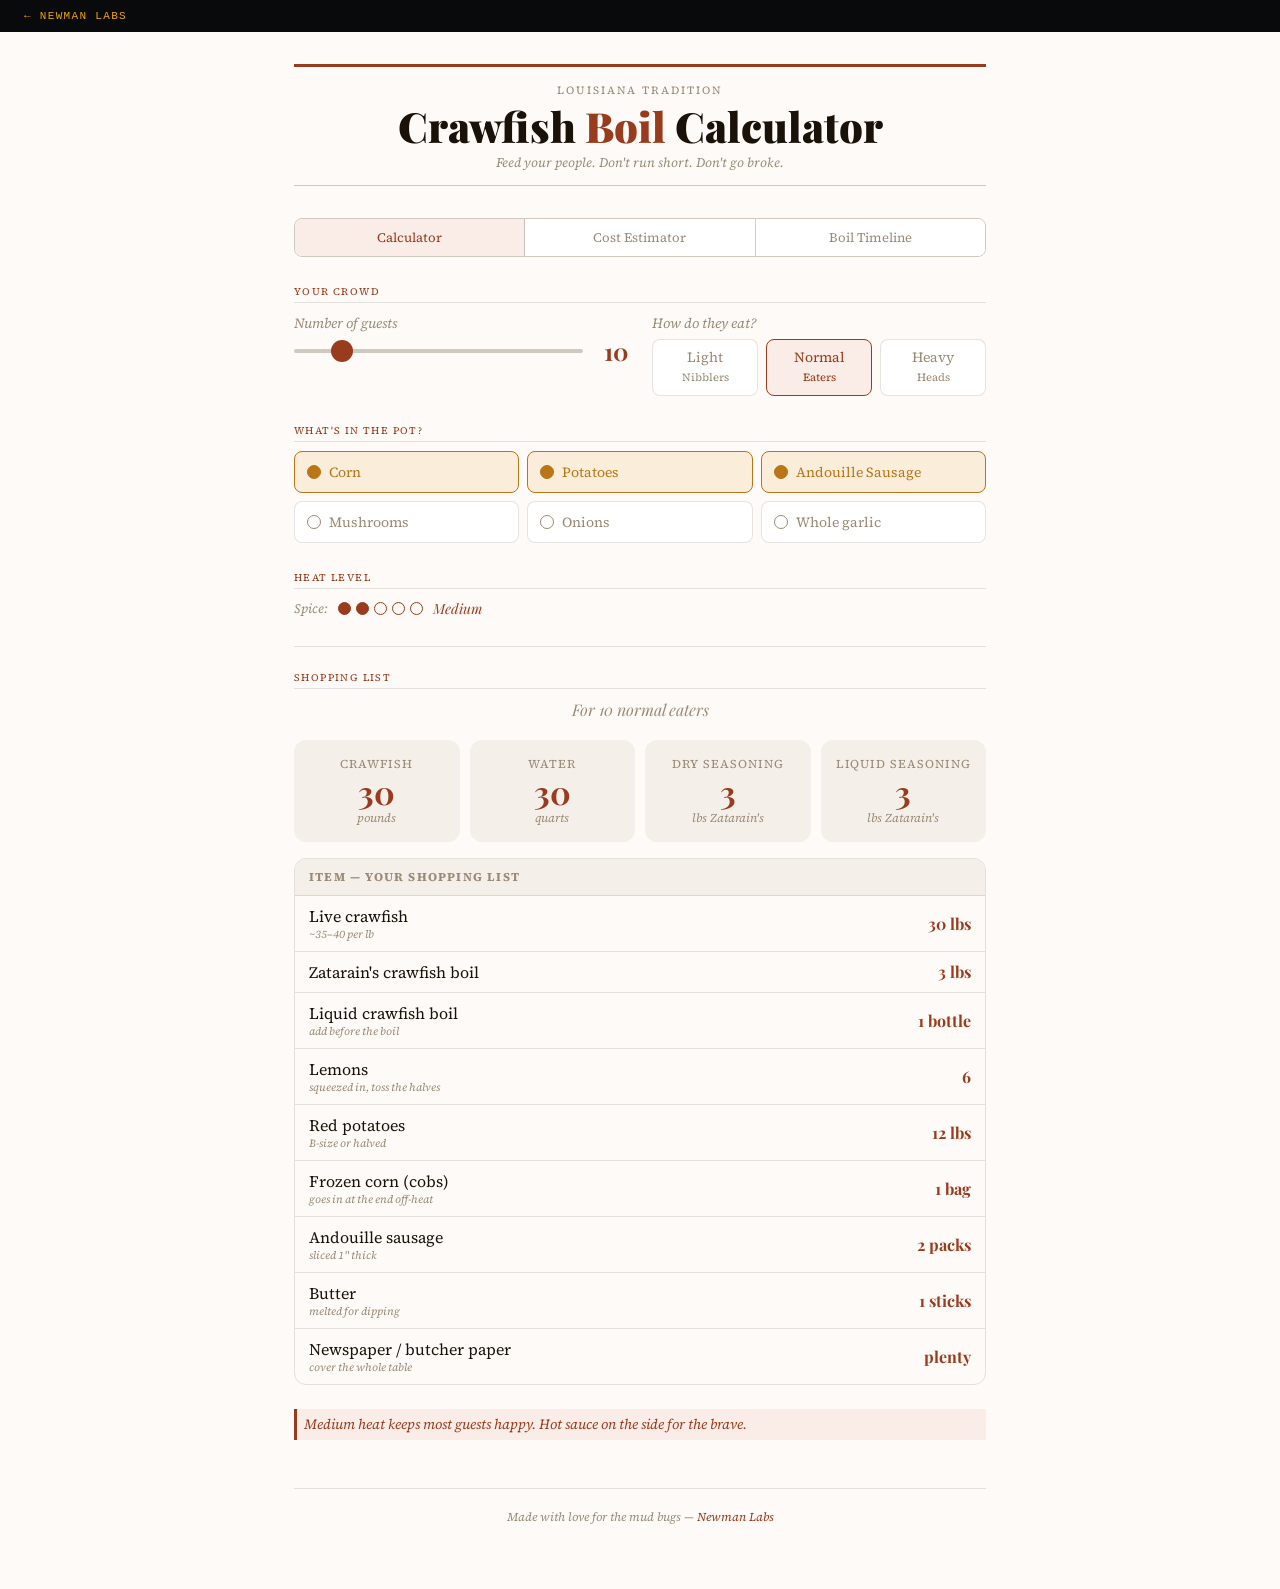
==== commit 2bfffc2e: "Merge remote updates + GA4 tracking (G-9LTV8JBT7C) across all pages" ====
--- a/crawulator/index.html
+++ b/crawulator/index.html
@@ -84,15 +84,6 @@
   .tab-btn:last-child { border-right: none; }
   .tab-btn:hover { background: var(--surface); color: var(--ink-mid); }
   .tab-btn.active { background: var(--craw-red-light); color: var(--craw-red); }
-  .tab-btn:focus-visible,
-  .eater-btn:focus-visible,
-  .extra-toggle:focus-visible,
-  .heat-dot:focus-visible,
-  .back-link:focus-visible,
-  input:focus-visible {
-    outline: 2px solid var(--craw-red);
-    outline-offset: 2px;
-  }
 
   .tab-panel { display: none; }
   .tab-panel.active { display: block; }
@@ -116,15 +107,15 @@
   .eater-btn.active { border-color: var(--craw-red); color: var(--craw-red); background: var(--craw-red-light); border-width: 1px; }
 
   .extras-grid { display: grid; grid-template-columns: 1fr 1fr 1fr; gap: 8px; margin-bottom: 1.75rem; }
-  .extra-toggle { display: flex; align-items: center; gap: 8px; padding: 10px 12px; border: .5px solid var(--border); background: var(--card); border-radius: 8px; cursor: pointer; font-size: 14px; color: var(--ink-muted); transition: all .15s; user-select: none; width: 100%; text-align: left; }
+  .extra-toggle { display: flex; align-items: center; gap: 8px; padding: 10px 12px; border: .5px solid var(--border); background: var(--card); border-radius: 8px; cursor: pointer; font-size: 14px; color: var(--ink-muted); transition: all .15s; user-select: none; }
   .extra-toggle:hover { background: var(--surface); }
   .extra-toggle.active { border-color: var(--craw-amber); color: var(--craw-amber); background: var(--craw-amber-light); border-width: 1px; }
   .toggle-dot { width: 14px; height: 14px; border-radius: 50%; border: 1.5px solid currentColor; flex-shrink: 0; display: flex; align-items: center; justify-content: center; position: relative; }
   .extra-toggle.active .toggle-dot { background: var(--craw-amber); border-color: var(--craw-amber); }
-  .extra-toggle.active .toggle-dot::after { content: ''; position: absolute; inset: 3px; border-radius: 50%; background: white; }
+  .extra-toggle.active .toggle-dot::after { content: ''; position: absolute; top: 2px; left: 2px; width: auto; height: 6px; border-radius: 50%; background: white; }
 
   .heat-row { display: flex; align-items: center; gap: 10px; margin-bottom: 1.75rem; }
-  .heat-dot { width: 13px; height: 13px; border-radius: 50%; border: 1.5px solid var(--craw-red); cursor: pointer; transition: background .1s; background: transparent; padding: 0; }
+  .heat-dot { width: 13px; height: 13px; border-radius: 50%; border: 1.5px solid var(--craw-red); cursor: pointer; transition: background .1s; }
   .heat-dot.lit { background: var(--craw-red); }
   .heat-label { font-family: 'Playfair Display', serif; font-style: italic; font-size: 14px; color: var(--craw-red); }
 
@@ -139,10 +130,10 @@
   .big-card-unit { font-size: 12px; color: var(--ink-muted); margin-top: 2px; font-style: italic; }
 
   .grocery-list { border: .5px solid var(--border); border-radius: 12px; overflow: hidden; margin-bottom: 1.5rem; }
-  .grocery-list-header { padding: 10px 14px; background: var(--surface); font-size: 12px; font-weight: 700; letter-spacing: .1em; text-transform: uppercase; color: var(--ink-muted); border-bottom: .5px solid var(--border); }
-  .grocery-row { display: flex; justify-content: space-between; align-items: center; padding: 9px 14px; border-bottom: .5px solid var(--border); font-size: 16px; color: var(--ink); gap: 16px; }
-  .grocery-row:last-child { border-bottom: none; }
-  .grocery-row .qty { font-family: 'Playfair Display', serif; font-weight: 700; color: var(--craw-red); font-size: 16px; text-align: right; }
+  .grocery-list-header { padding: 10px 14px; background: var(--surface); font-size: 12px;font-weight: 700; letter-spacing: .1em; text-transform: uppercase; color: var(--ink-muted); border-bottom: .5px solid var(--border); }
+  .grocery-row { display: flex; justify-content: space-between; align-items: center; padding: 9px 14px; border-bottom: .5px solid var(--border); font-size: 16px; color: var(--ink); }
+  .grocery-row:last-child {border-bottom: none; }
+  .grocery-row .qty { font-family: 'Playfair Display', serif; font-weight: 700; color: var(--craw-red); font-size: 16px; }
   .grocery-row .note { font-size: 11px; color: var(--ink-muted); font-style: italic; display: block; }
 
   .tip-strip { background: var(--craw-red-light); border-left: 3px solid var(--craw-red); padding: 5px 7px; font-size: 14px; color: var(--craw-red); font-style: italic; margin-top: 1.25rem; line-height: 1.55; }
@@ -153,8 +144,8 @@
   .price-table tr:last-child td { border-bottom: none; }
   .price-table input[type=number] { background: var(--surface); border: .5px solid var(--border-mid); border-radius: 6px; color: var(--ink); font-family: 'Source Serif 4', serif; font-size: 14px; padding: 4px 6px; height: 30px; outline: none; transition: border .15s; }
   .price-table input[type=number]:focus { border-color: var(--craw-red); }
-  .price-table input.price-input { width: 84px; }
-  .price-table input.qty-input { width: 64px; }
+  .price-table input.price-input { width: 70px; }
+  .price-table input.qty-input { width: 52px; }
 
   .cost-summary { display: grid; grid-template-columns: 1fr 1fr 1fr; gap: 10px; margin-bottom: 1.5rem; }
   .cost-card { background: var(--surface); border-radius: 12px; padding: .85rem .75rem; text-align: center; }
@@ -174,30 +165,6 @@
   .tl-desc { font-size: 13px; color: var(--ink-mid); line-height: 1.6; }
   .tl-badge { display: inline-block; font-size: 11px; padding: 3px 9px; border-radius: 8px; background: var(--craw-amber-light); color: var(--craw-amber-dark); margin-top: 7px; }
 
-  .sr-only {
-    position: absolute;
-    width: 1px;
-    height: 1px;
-    padding: 0;
-    margin: -1px;
-    overflow: hidden;
-    clip: rect(0, 0, 0, 0);
-    white-space: nowrap;
-    border: 0;
-  }
-
-  @media (max-width: 640px) {
-    .extras-grid,
-    .big-number-row,
-    .cost-summary { grid-template-columns: 1fr 1fr; }
-  }
-
-  @media (max-width: 480px) {
-    .extras-grid,
-    .big-number-row,
-    .cost-summary { grid-template-columns: 1fr; }
-  }
-
   footer { margin-top: 3rem; text-align: center; font-size: 12px; color: var(--ink-muted); font-style: italic; border-top: .5px solid var(--border); padding-top: 1.25rem; }
 </style>
 </head>
@@ -214,51 +181,51 @@
     <div class="masthead-sub">Feed your people. Don't run short. Don't go broke.</div>
   </div>
 
-  <div class="tab-bar" role="tablist" aria-label="Crawulator sections">
-    <button type="button" class="tab-btn active" id="tab-btn-calc" data-tab="calc" role="tab" aria-selected="true" aria-controls="tab-calc">Calculator</button>
-    <button type="button" class="tab-btn" id="tab-btn-cost" data-tab="cost" role="tab" aria-selected="false" aria-controls="tab-cost">Cost Estimator</button>
-    <button type="button" class="tab-btn" id="tab-btn-cook" data-tab="cook" role="tab" aria-selected="false" aria-controls="tab-cook">Boil Timeline</button>
+  <div class="tab-bar">
+    <button class="tab-btn active" data-tab="calc">Calculator</button>
+    <button class="tab-btn" data-tab="cost">Cost Estimator</button>
+    <button class="tab-btn" data-tab="cook">Boil Timeline</button>
   </div>
 
-  <div class="tab-panel active" id="tab-calc" role="tabpanel" aria-labelledby="tab-btn-calc" aria-hidden="false">
+  <div class="tab-panel active" id="tab-calc">
     <div class="section-label">Your crowd</div>
     <div class="guest-panel">
       <div class="input-group">
-        <label class="input-label" for="guests">Number of guests</label>
+        <div class="input-label">Number of guests</div>
         <div class="slider-row">
-          <input type="range" id="guests" min="2" max="60" value="10" step="1" aria-describedby="guests-out">
-          <div class="slider-val" id="guests-out" aria-live="polite">10</div>
+          <input type="range" id="guests" min="2" max="60" value="10" step="1">
+          <div class="slider-val" id="guests-out">10</div>
         </div>
       </div>
       <div class="input-group">
         <div class="input-label">How do they eat?</div>
         <div class="eater-type-grid">
-          <button type="button" class="eater-btn" data-type="light" aria-pressed="false">Light<br><span style="font-size:11px">Nibblers</span></button>
-          <button type="button" class="eater-btn active" data-type="normal" aria-pressed="true">Normal<br><span style="font-size:11px">Eaters</span></button>
-          <button type="button" class="eater-btn" data-type="heavy" aria-pressed="false">Heavy<br><span style="font-size:11px">Heads</span></button>
+          <button class="eater-btn" data-type="light">Light<br><span style="font-size:11px">Nibblers</span></button>
+          <button class="eater-btn active" data-type="normal">Normal<br><span style="font-size:11px">Eaters</span></button>
+          <button class="eater-btn" data-type="heavy">Heavy<br><span style="font-size:11px">Heads</span></button>
         </div>
       </div>
     </div>
 
     <div class="section-label">What's in the pot?</div>
     <div class="extras-grid">
-      <button type="button" class="extra-toggle active" id="toggle-corn" aria-pressed="true"><span class="toggle-dot" aria-hidden="true"></span> Corn</button>
-      <button type="button" class="extra-toggle active" id="toggle-potato" aria-pressed="true"><span class="toggle-dot" aria-hidden="true"></span> Potatoes</button>
-      <button type="button" class="extra-toggle active" id="toggle-sausage" aria-pressed="true"><span class="toggle-dot" aria-hidden="true"></span> Andouille Sausage</button>
-      <button type="button" class="extra-toggle" id="toggle-mushroom" aria-pressed="false"><span class="toggle-dot" aria-hidden="true"></span> Mushrooms</button>
-      <button type="button" class="extra-toggle" id="toggle-onion" aria-pressed="false"><span class="toggle-dot" aria-hidden="true"></span> Onions</button>
-      <button type="button" class="extra-toggle" id="toggle-garlic" aria-pressed="false"><span class="toggle-dot" aria-hidden="true"></span> Whole garlic</button>
+      <label class="extra-toggle active" id="toggle-corn"><span class="toggle-dot"></span> Corn</label>
+      <label class="extra-toggle active" id="toggle-potato"><span class="toggle-dot"></span> Potatoes</label>
+      <label class="extra-toggle active" id="toggle-sausage"><span class="toggle-dot"></span> Andouille Sausage</label>
+      <label class="extra-toggle" id="toggle-mushroom"><span class="toggle-dot"></span> Mushrooms</label>
+      <label class="extra-toggle" id="toggle-onion"><span class="toggle-dot"></span> Onions</label>
+      <label class="extra-toggle" id="toggle-garlic"><span class="toggle-dot"></span> Whole garlic</label>
     </div>
 
     <div class="section-label">Heat level</div>
     <div class="heat-row">
       <span style="font-size:13px;color:var(--ink-muted);font-style:italic;">Spice:</span>
-      <div style="display:flex;gap:5px;" id="heat-dots" role="group" aria-label="Spice level">
-        <button type="button" class="heat-dot lit" data-heat="1" aria-label="Mild" aria-pressed="true"></button>
-        <button type="button" class="heat-dot lit" data-heat="2" aria-label="Medium" aria-pressed="true"></button>
-        <button type="button" class="heat-dot" data-heat="3" aria-label="Hot" aria-pressed="false"></button>
-        <button type="button" class="heat-dot" data-heat="4" aria-label="Oh Lord" aria-pressed="false"></button>
-        <button type="button" class="heat-dot" data-heat="5" aria-label="Cajun Tax" aria-pressed="false"></button>
+      <div style="display:flex;gap:5px;" id="heat-dots">
+        <div class="heat-dot lit" data-heat="1"></div>
+        <div class="heat-dot lit" data-heat="2"></div>
+        <div class="heat-dot" data-heat="3"></div>
+        <div class="heat-dot" data-heat="4"></div>
+        <div class="heat-dot" data-heat="5"></div>
       </div>
       <span class="heat-label" id="heat-label">Medium</span>
     </div>
@@ -271,14 +238,14 @@
       <div class="big-card"><div class="big-card-label">Crawfish</div><div class="big-card-num" id="lbs-num">30</div><div class="big-card-unit">pounds</div></div>
       <div class="big-card"><div class="big-card-label">Water</div><div class="big-card-num" id="water-num">30</div><div class="big-card-unit">quarts</div></div>
       <div class="big-card"><div class="big-card-label">Dry Seasoning</div><div class="big-card-num" id="season-num">3</div><div class="big-card-unit" id="season-unit">lbs Zatarain's</div></div>
-      <div class="big-card"><div class="big-card-label">Liquid Seasoning</div><div class="big-card-num" id="liquid-season-num">1</div><div class="big-card-unit" id="liquid-season-unit">bottle</div></div>
+      <div class="big-card"><div class="big-card-label">Liquid Seasoning</div><div class="big-card-num" id="season-num">3</div><div class="big-card-unit" id="season-unit">lbs Zatarain's</div></div>
     </div>
 
     <div class="grocery-list" id="grocery-list"></div>
     <div class="tip-strip" id="tip-strip"></div>
   </div>
 
-  <div class="tab-panel" id="tab-cost" role="tabpanel" aria-labelledby="tab-btn-cost" aria-hidden="true">
+  <div class="tab-panel" id="tab-cost">
     <div class="section-label">Enter your local prices</div>
     <div style="overflow-x:auto;">
       <table class="price-table">
@@ -298,10 +265,10 @@
       <div class="cost-card"><div class="cost-card-label">Per person</div><div class="cost-card-num" id="per-person">$0</div><div class="cost-card-sub" id="per-person-sub">10 guests</div></div>
       <div class="cost-card"><div class="cost-card-label">Per pound</div><div class="cost-card-num" id="per-lb">$0</div><div class="cost-card-sub">of crawfish</div></div>
     </div>
-    <div class="tip-strip">Tip: crawfish is priced per pound now, so you can match whatever the dock or market is charging that day. Change quantities if your bag sizes differ.</div>
+    <div class="tip-strip">Tip: prices update live as you type. Change quantities if your bag sizes differ. Cost per person over $20 at a dedicated boil is completely normal — you're feeding folks right.</div>
   </div>
 
-  <div class="tab-panel" id="tab-cook" role="tabpanel" aria-labelledby="tab-btn-cook" aria-hidden="true">
+  <div class="tab-panel" id="tab-cook">
     <div class="section-label">Your boil — step by step</div>
     <div class="timeline" id="timeline"></div>
   </div>
@@ -313,90 +280,55 @@
 const HEAT_LABELS=['Mild','Medium','Hot','Oh Lord','Cajun Tax'];
 const HEAT_MULT=[0.8,1.0,1.3,1.6,2.0];
 const LBS_PER={light:2.5,normal:3,heavy:4};
-const EXTRA_ITEM_MAP={
-  corn:['corn'],
-  potato:['potatoes'],
-  sausage:['sausage'],
-  mushroom:['mushrooms'],
-  onion:['onions'],
-  garlic:['garlic']
-};
 let guests=10,eaterType='normal',heat=2;
 let extras={corn:true,potato:true,sausage:true,mushroom:false,onion:false,garlic:false};
 
+const PRICE_ITEMS=[
+  {id:'crawfish',  label:'Sack of crawfish (30 lb)',       defPrice:45, qtyFn:(lb)=>Math.ceil(lb/30)},
+  {id:'lemons',    label:'Sack of lemons',                  defPrice:6,  qtyFn:()=>1},
+  {id:'boil45',    label:'4.5 lb bag crawfish boil',        defPrice:8,  qtyFn:(lb)=>Math.ceil(lb*0.1/4.5)},
+  {id:'boil1',     label:'1 lb bag crawfish boil',          defPrice:3,  qtyFn:(lb,h)=>h>=3?1:0},
+  {id:'liquid',    label:'Bottle of liquid crawfish boil',  defPrice:5,  qtyFn:()=>1},
+  {id:'potatoes',  label:'Sack of potatoes',                defPrice:7,  qtyFn:(lb)=>extras.potato?Math.ceil(lb*0.4/10):0},
+  {id:'mushrooms', label:'2 small boxes mushrooms',         defPrice:4,  qtyFn:(lb,h,g)=>extras.mushroom?Math.ceil(g/8):0},
+  {id:'corn',      label:'Bag of frozen corn (cobs)',        defPrice:5,  qtyFn:(lb,h,g)=>extras.corn?Math.ceil(g*0.75/12):0},
+  {id:'sausage',   label:'2 packs andouille sausage',       defPrice:8,  qtyFn:(lb,h,g)=>extras.sausage?Math.ceil(g*0.15):0},
+  {id:'garlic',    label:'Pack of garlic',                  defPrice:3,  qtyFn:()=>extras.garlic?1:0},
+];
+
+let prices={}, qtyOverride={};
+PRICE_ITEMS.forEach(i=>{prices[i.id]=i.defPrice;});
+
 function getLbs(){return guests*LBS_PER[eaterType];}
-function getRoundedLbs(){return Math.round(getLbs());}
-function getDrySeasoningLbs(){return getLbs()*0.1*HEAT_MULT[heat-1];}
-function getLiquidSeasoningQty(){return Math.max(1,Math.ceil(getRoundedLbs()/30));}
-function getLemonQty(){return Math.max(1,Math.round(guests*0.6));}
-function getPotatoQty(){return Math.round(getLbs()*0.4);}
-function getCornBagQty(){return Math.ceil(guests*0.75/12);}
-function getSausagePackQty(){return Math.ceil(guests*0.15)*2;}
-function getMushroomBoxQty(){return Math.max(1,Math.ceil(guests/8))*2;}
-function getOnionBagQty(){return Math.max(1,Math.ceil(getRoundedLbs()/15));}
-function getGarlicQty(){return Math.max(1,Math.ceil(getRoundedLbs()/30));}
 function fmt(n){return n.toLocaleString('en-US',{minimumFractionDigits:2,maximumFractionDigits:2});}
-function pluralize(count,singular,plural){return count===1?singular:(plural||singular+'s');}
-function titleCase(word){return word.charAt(0).toUpperCase()+word.slice(1);}
-
-const PRICE_ITEMS=[
-  {id:'crawfish', label:'Live crawfish', defPrice:3.99, qtyFn:()=>getRoundedLbs(), priceAria:'Price per pound for live crawfish', qtyAria:'Pounds of live crawfish'},
-  {id:'lemons', label:'Sack of lemons', defPrice:6, qtyFn:()=>1},
-  {id:'boil45', label:'4.5 lb bag crawfish boil', defPrice:8, qtyFn:(lb)=>Math.ceil(lb*0.1/4.5)},
-  {id:'boil1', label:'1 lb bag crawfish boil', defPrice:3, qtyFn:(lb,h)=>h>=3?1:0},
-  {id:'liquid', label:'Bottle of liquid crawfish boil', defPrice:5, qtyFn:()=>getLiquidSeasoningQty()},
-  {id:'potatoes', label:'Sack of potatoes', defPrice:7, qtyFn:(lb)=>extras.potato?Math.ceil(lb*0.4/10):0},
-  {id:'mushrooms', label:'Small box of mushrooms', defPrice:2, qtyFn:()=>extras.mushroom?getMushroomBoxQty():0},
-  {id:'corn', label:'Bag of frozen corn (cobs)', defPrice:5, qtyFn:()=>extras.corn?getCornBagQty():0},
-  {id:'sausage', label:'Pack of andouille sausage', defPrice:4, qtyFn:()=>extras.sausage?getSausagePackQty():0},
-  {id:'onions', label:'Bag of onions', defPrice:4, qtyFn:()=>extras.onion?getOnionBagQty():0},
-  {id:'garlic', label:'Pack of garlic', defPrice:3, qtyFn:()=>extras.garlic?getGarlicQty():0},
-];
-
-let prices={}, qtyOverride={};
-PRICE_ITEMS.forEach(item=>{prices[item.id]=item.defPrice;});
-
 function getQty(item){
   if(qtyOverride[item.id]!==undefined) return qtyOverride[item.id];
   return item.qtyFn(getLbs(),heat,guests);
 }
 
-function clearExtraOverrides(key){
-  (EXTRA_ITEM_MAP[key]||[]).forEach(itemId=>{
-    delete qtyOverride[itemId];
-  });
-}
-
 function calcMain(){
-  const roundedLb=getRoundedLbs();
-  const season=getDrySeasoningLbs();
-  const liquidSeason=getLiquidSeasoningQty();
-  document.getElementById('lbs-num').textContent=roundedLb;
-  document.getElementById('water-num').textContent=roundedLb;
+  const lb=getLbs();
+  const season=lb*0.1*HEAT_MULT[heat-1];
+  document.getElementById('lbs-num').textContent=Math.round(lb);
+  document.getElementById('water-num').textContent=Math.round(lb);
   document.getElementById('season-num').textContent=season<1.5?season.toFixed(1):Math.round(season);
   document.getElementById('season-unit').textContent=heat>=3?"lbs seasoning (+ cayenne)":"lbs Zatarain's";
-  document.getElementById('liquid-season-num').textContent=liquidSeason;
-  document.getElementById('liquid-season-unit').textContent=pluralize(liquidSeason,'bottle');
   document.getElementById('results-headline').textContent='For '+guests+' '+eaterType+' eater'+(guests===1?'':'s');
-
   const rows=[];
-  rows.push({name:'Live crawfish',qty:roundedLb+' lbs',note:'~35–40 per lb'});
+  rows.push({name:'Live crawfish',qty:Math.round(lb)+' lbs',note:'~35–40 per lb'});
   rows.push({name:heat>=3?'Crawfish boil seasoning (hot blend)':"Zatarain's crawfish boil",qty:(season<1.5?season.toFixed(1):Math.round(season))+' lbs',note:''});
-  rows.push({name:'Liquid crawfish boil',qty:liquidSeason+' '+pluralize(liquidSeason,'bottle'),note:'add before the boil'});
-  rows.push({name:'Lemons',qty:getLemonQty(),note:'squeezed in, toss the halves'});
-  if(extras.potato) rows.push({name:'Red potatoes',qty:getPotatoQty()+' lbs',note:'B-size or halved'});
-  if(extras.corn) rows.push({name:'Frozen corn (cobs)',qty:getCornBagQty()+' '+pluralize(getCornBagQty(),'bag'),note:'goes in at the end off-heat'});
-  if(extras.sausage) rows.push({name:'Andouille sausage',qty:getSausagePackQty()+' packs',note:'sliced 1" thick'});
-  if(extras.mushroom) rows.push({name:'Mushrooms',qty:getMushroomBoxQty()+' boxes',note:'whole, goes in at the end'});
-  if(extras.onion) rows.push({name:'Onions',qty:getOnionBagQty()+' '+pluralize(getOnionBagQty(),'bag'),note:'small boiling onions or halved yellow onions'});
-  if(extras.garlic) rows.push({name:'Garlic',qty:getGarlicQty()+' '+pluralize(getGarlicQty(),'pack'),note:'whole heads, tops cut off'});
-  rows.push({name:'Butter',qty:(Math.round(guests*0.1*2)/2)+' sticks',note:'melted for dipping'});
+  rows.push({name:'Liquid crawfish boil',qty:'1 bottle',note:'add before the boil'});
+  rows.push({name:'Lemons',qty:Math.round(guests*0.6),note:'squeezed in, toss the halves'});
+  if(extras.potato) rows.push({name:'Red potatoes',qty:Math.round(lb*0.4)+' lbs',note:'B-size or halved'});
+  if(extras.corn)   rows.push({name:'Frozen corn (cobs)',qty:Math.ceil(guests*0.75/12)+' bag',note:'goes in at the end off-heat'});
+  if(extras.sausage)rows.push({name:'Andouille sausage',qty:Math.ceil(guests*0.15)+' packs',note:'sliced 1" thick'});
+  if(extras.mushroom)rows.push({name:'Mushrooms',qty:'2 boxes',note:'whole, goes in at the end'});
+  if(extras.garlic) rows.push({name:'Garlic',qty:'1 pack',note:'whole heads, tops cut off'});
+  rows.push({name:'Butter',qty:Math.round(guests*0.1*2)/2+' sticks',note:'melted for dipping'});
   rows.push({name:'Newspaper / butcher paper',qty:'plenty',note:'cover the whole table'});
-
   document.getElementById('grocery-list').innerHTML=
     '<div class="grocery-list-header">Item — your shopping list</div>'+
     rows.map(r=>`<div class="grocery-row"><span>${r.name}${r.note?`<span class="note">${r.note}</span>`:''}</span><span class="qty">${r.qty}</span></div>`).join('');
-
   const tips=[
     'Purge the crawfish first — soak in salted water 15 min, drain, repeat. Mud floats out, dead ones float up.',
     'The soak is everything. Kill the fire after 20 min, then let them sit another 20. That\'s when the seasoning gets in.',
@@ -409,48 +341,35 @@
 function buildPriceTable(){
   const tbody=document.getElementById('price-tbody');
   tbody.innerHTML='';
-
   PRICE_ITEMS.forEach(item=>{
     const qty=getQty(item);
     const sub=qty*(prices[item.id]||0);
     const tr=document.createElement('tr');
     tr.innerHTML=`<td>${item.label}</td>
-      <td><label class="sr-only" for="price-${item.id}">${item.priceAria||('Price for '+item.label)}</label><input type="number" id="price-${item.id}" class="price-input" min="0" step="0.25" value="${(prices[item.id]||0).toFixed(2)}" data-id="${item.id}" aria-label="${item.priceAria||('Price for '+item.label)}"></td>
-      <td><label class="sr-only" for="qty-${item.id}">${item.qtyAria||('Quantity for '+item.label)}</label><input type="number" id="qty-${item.id}" class="qty-input" min="0" step="1" value="${qty}" data-id="${item.id}" aria-label="${item.qtyAria||('Quantity for '+item.label)}"></td>
+      <td><input type="number" class="price-input" min="0" step="0.25" value="${(prices[item.id]||0).toFixed(2)}" data-id="${item.id}"></td>
+      <td><input type="number" class="qty-input" min="0" step="1" value="${qty}" data-id="${item.id}"></td>
       <td style="text-align:right;font-family:'Playfair Display',serif;font-weight:700;color:var(--craw-red);" class="sub-cell">$${fmt(sub)}</td>`;
     tbody.appendChild(tr);
   });
-
   tbody.querySelectorAll('.price-input').forEach(inp=>{
-    inp.addEventListener('input',e=>{
-      prices[e.target.dataset.id]=parseFloat(e.target.value)||0;
-      updateCostTotals();
-    });
-  });
-
+    inp.addEventListener('input',e=>{prices[e.target.dataset.id]=parseFloat(e.target.value)||0;updateCostTotals();});
+  });
   tbody.querySelectorAll('.qty-input').forEach(inp=>{
-    inp.addEventListener('input',e=>{
-      qtyOverride[e.target.dataset.id]=parseInt(e.target.value,10)||0;
-      updateCostTotals();
-    });
-  });
-
+    inp.addEventListener('input',e=>{qtyOverride[e.target.dataset.id]=parseInt(e.target.value)||0;updateCostTotals();});
+  });
   updateCostTotals();
 }
 
 function updateCostTotals(){
   let total=0;
   const rows=document.querySelectorAll('#price-tbody tr');
-
   PRICE_ITEMS.forEach((item,i)=>{
-    const qty=parseInt(rows[i].querySelector('.qty-input').value,10)||0;
+    const qty=parseInt(rows[i].querySelector('.qty-input').value)||0;
     const pr=parseFloat(rows[i].querySelector('.price-input').value)||0;
-    const sub=qty*pr;
-    total+=sub;
+    const sub=qty*pr; total+=sub;
     rows[i].querySelector('.sub-cell').textContent='$'+fmt(sub);
   });
-
-  const lb=getRoundedLbs();
+  const lb=getLbs();
   document.getElementById('total-cost').textContent='$'+fmt(total);
   document.getElementById('per-person').textContent='$'+fmt(guests>0?total/guests:0);
   document.getElementById('per-person-sub').textContent=guests+' guests';
@@ -458,27 +377,14 @@
 }
 
 function buildTimeline(){
-  const potatoText=extras.potato?'When you hit a full rolling boil, drop in the potatoes.':'When you hit a full rolling boil, hold steady and get ready for the crawfish.';
-  const potatoBadge=extras.potato?'Potatoes in':'No potatoes selected';
-  const crawfishText=extras.potato?'After the potatoes have had 10 minutes, drop in the live crawfish.':'After the seasoned water has had a few minutes to settle in, drop in the live crawfish.';
-  const offHeatItems=[];
-  if(extras.corn) offHeatItems.push('corn');
-  if(extras.sausage) offHeatItems.push('sausage');
-  if(extras.mushroom) offHeatItems.push('mushrooms');
-  if(extras.onion) offHeatItems.push('onions');
-  if(extras.garlic) offHeatItems.push('garlic');
-  const offHeatText=offHeatItems.length?offHeatItems.join(', '):'any extras you want to serve';
-  const offHeatBadge=offHeatItems.length?offHeatItems.map(titleCase).join(' · '):'No extra add-ins selected';
-
   const steps=[
-    {time:'Start', title:'Fill the pot & prep lemons', desc:'Fill with enough water for your batch — roughly 1 quart per pound of crawfish. Squeeze every lemon into the water and toss the halved shells right in the basket.', badge:''},
-    {time:'Near boil', title:'Add seasoning', desc:`Right before the water hits a boil, add your dry crawfish boil and liquid boil. Stir it in. ${potatoText}`, badge:potatoBadge},
-    {time:'+ 10 min', title:'Crawfish go in', desc:`${crawfishText} Keep the boil rolling — not a violent hard boil, just a steady one.`, badge:'Crawfish in'},
-    {time:'+ 20 min', title:'Kill the fire', desc:`Turn off the heat completely. Now drop in everything that finishes off-heat: ${offHeatText}. These do not need a hard cook — they soak with the crawfish.`, badge:offHeatBadge},
-    {time:'+ 20 min', title:'The soak — do not skip this', desc:'Let everything sit off-heat for 20 full minutes with the lid on. This is when the crawfish absorb the seasoning. Rushing the soak is the #1 mistake at a boil.', badge:'Lid on. Walk away.'},
-    {time:'Done', title:'Drain & dump on the table', desc:'Drain the pot and dump everything straight onto a newspaper-covered table. Serve with melted butter, hot sauce, and cold drinks. No plates required.', badge:''},
+    {time:'Start',      title:'Fill the pot & prep lemons',     desc:'Fill with enough water for your batch — roughly 1 quart per pound of crawfish. Squeeze every lemon into the water and toss the halved shells right in the basket.',badge:''},
+    {time:'Near boil',  title:'Add seasoning',                  desc:'Right before the water hits a boil, add your dry crawfish boil and liquid boil. Stir it in. When you hit a full rolling boil, drop in the potatoes.',badge:'Potatoes in'},
+    {time:'+ 10 min',   title:'Crawfish go in',                 desc:'After the potatoes have had 10 minutes, drop in the live crawfish. Keep the boil rolling — not a violent hard boil, just a steady one.',badge:'Crawfish in'},
+    {time:'+ 20 min',   title:'Kill the fire',                  desc:"Turn off the heat completely. Now drop in everything that finishes off-heat: corn, sausage, mushrooms, and garlic. These don't need to cook — they soak.",badge:'Corn · Sausage · Mushrooms · Garlic'},
+    {time:'+ 20 min',   title:'The soak — do not skip this',    desc:"Let everything sit off-heat for 20 full minutes with the lid on. This is when the crawfish absorb the seasoning. Rushing the soak is the #1 mistake at a boil.",badge:'Lid on. Walk away.'},
+    {time:'Done',       title:'Drain & dump on the table',      desc:'Drain the pot and dump everything straight onto a newspaper-covered table. Serve with melted butter, hot sauce, and cold drinks. No plates required.',badge:''},
   ];
-
   document.getElementById('timeline').innerHTML=steps.map((s,i)=>`
     <div class="tl-row${i===steps.length-1?' tl-last':''}">
       <div class="tl-time">${s.time}</div>
@@ -492,6 +398,7 @@
 }
 
 function refreshAll(){
+  qtyOverride={};
   calcMain();
   buildPriceTable();
   buildTimeline();
@@ -499,19 +406,10 @@
 
 document.querySelectorAll('.tab-btn').forEach(btn=>{
   btn.addEventListener('click',()=>{
-    document.querySelectorAll('.tab-btn').forEach(b=>{
-      b.classList.remove('active');
-      b.setAttribute('aria-selected','false');
-    });
-    document.querySelectorAll('.tab-panel').forEach(panel=>{
-      panel.classList.remove('active');
-      panel.setAttribute('aria-hidden','true');
-    });
+    document.querySelectorAll('.tab-btn').forEach(b=>b.classList.remove('active'));
+    document.querySelectorAll('.tab-panel').forEach(p=>p.classList.remove('active'));
     btn.classList.add('active');
-    btn.setAttribute('aria-selected','true');
-    const panel=document.getElementById('tab-'+btn.dataset.tab);
-    panel.classList.add('active');
-    panel.setAttribute('aria-hidden','false');
+    document.getElementById('tab-'+btn.dataset.tab).classList.add('active');
   });
 });
 
@@ -521,38 +419,27 @@
   refreshAll();
 });
 
-document.querySelectorAll('.eater-btn').forEach(button=>{
-  button.addEventListener('click',()=>{
-    document.querySelectorAll('.eater-btn').forEach(item=>{
-      item.classList.remove('active');
-      item.setAttribute('aria-pressed','false');
-    });
-    button.classList.add('active');
-    button.setAttribute('aria-pressed','true');
-    eaterType=button.dataset.type;
+document.querySelectorAll('.eater-btn').forEach(b=>{
+  b.addEventListener('click',()=>{
+    document.querySelectorAll('.eater-btn').forEach(x=>x.classList.remove('active'));
+    b.classList.add('active');
+    eaterType=b.dataset.type;
     refreshAll();
   });
 });
 
 Object.keys(extras).forEach(key=>{
-  const toggle=document.getElementById('toggle-'+key);
-  toggle.addEventListener('click',()=>{
+  document.getElementById('toggle-'+key).addEventListener('click',()=>{
     extras[key]=!extras[key];
-    if(!extras[key]) clearExtraOverrides(key);
-    toggle.classList.toggle('active',extras[key]);
-    toggle.setAttribute('aria-pressed',String(extras[key]));
+    document.getElementById('toggle-'+key).classList.toggle('active',extras[key]);
     refreshAll();
   });
 });
 
-document.querySelectorAll('.heat-dot').forEach(dot=>{
-  dot.addEventListener('click',()=>{
-    heat=+dot.dataset.heat;
-    document.querySelectorAll('.heat-dot').forEach(item=>{
-      const isLit=+item.dataset.heat<=heat;
-      item.classList.toggle('lit',isLit);
-      item.setAttribute('aria-pressed',String(isLit));
-    });
+document.querySelectorAll('.heat-dot').forEach(d=>{
+  d.addEventListener('click',()=>{
+    heat=+d.dataset.heat;
+    document.querySelectorAll('.heat-dot').forEach(x=>x.classList.toggle('lit',+x.dataset.heat<=heat));
     document.getElementById('heat-label').textContent=HEAT_LABELS[heat-1];
     refreshAll();
   });
@@ -562,7 +449,3 @@
 </script>
 </body>
 </html>
-
-
-
-
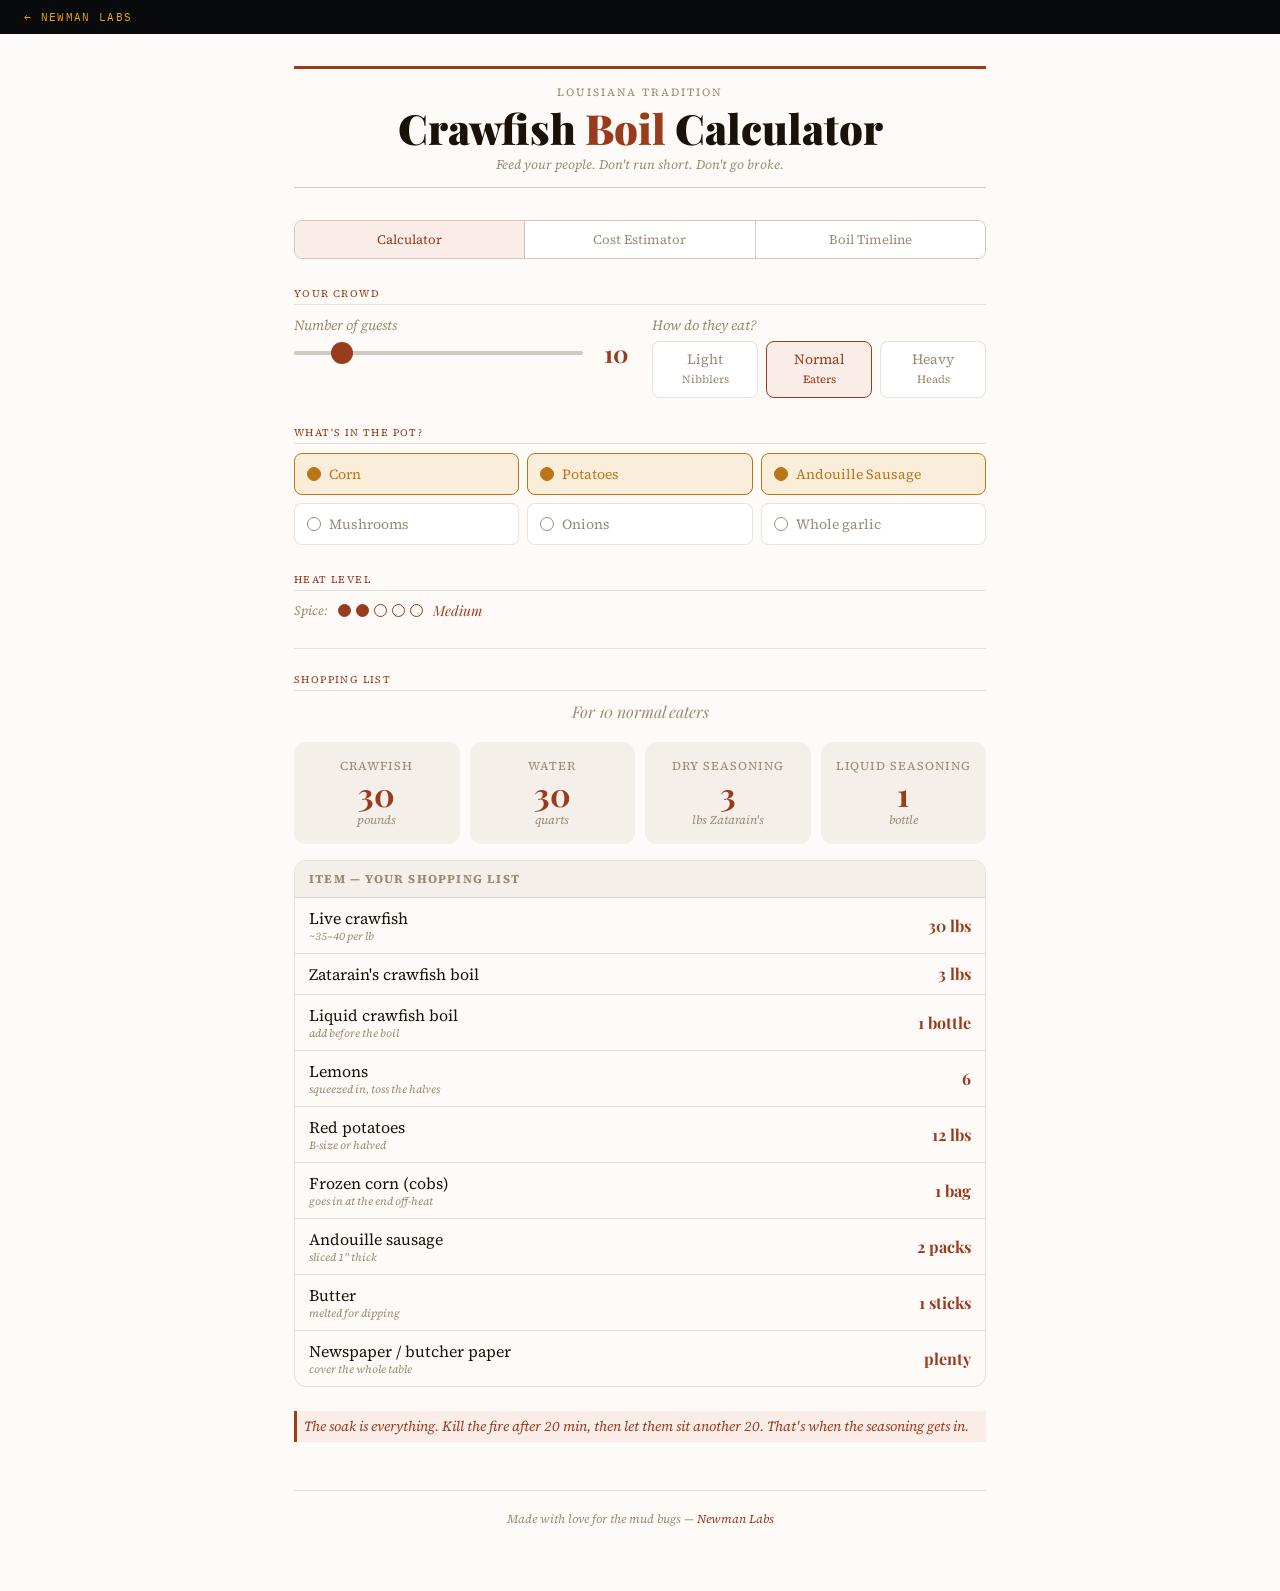
==== commit 95074995: "fix: full-site audit fixes — actually ship VinTool 2.0, XSS escaping, Library loading state, Crawula" ====
--- a/crawulator/index.html
+++ b/crawulator/index.html
@@ -1,14 +1,16 @@
 <!DOCTYPE html>
 <html lang="en">
 <head>
+<meta charset="UTF-8">
+<meta name="viewport" content="width=device-width, initial-scale=1.0">
 <!-- Google Analytics 4 -->
 <script async src="https://www.googletagmanager.com/gtag/js?id=G-9LTV8JBT7C"></script>
-<script src="/js/analytics.js"></script>
-<meta charset="UTF-8">
-<meta name="viewport" content="width=device-width, initial-scale=1.0">
+<script defer src="/js/analytics.js"></script>
 <title>Crawulator — Crawfish Boil Calculator | Newman Labs</title>
+<link rel="icon" type="image/svg+xml" href="/favicon.svg">
 <link rel="preconnect" href="https://fonts.googleapis.com">
-<link href="https://fonts.googleapis.com/css2?family=Playfair+Display:wght@700;900&family=Source+Serif+4:ital,wght@0,300;0,400;1,300&display=swap" rel="stylesheet">
+<link rel="preconnect" href="https://fonts.gstatic.com" crossorigin>
+<link href="https://fonts.googleapis.com/css2?family=IBM+Plex+Mono:wght@400;500&family=Playfair+Display:wght@700;900&family=Source+Serif+4:ital,wght@0,300;0,400;1,300&display=swap" rel="stylesheet">
 <style>
   *, *::before, *::after { box-sizing: border-box; margin: 0; padding: 0; }
 
@@ -238,7 +240,7 @@
       <div class="big-card"><div class="big-card-label">Crawfish</div><div class="big-card-num" id="lbs-num">30</div><div class="big-card-unit">pounds</div></div>
       <div class="big-card"><div class="big-card-label">Water</div><div class="big-card-num" id="water-num">30</div><div class="big-card-unit">quarts</div></div>
       <div class="big-card"><div class="big-card-label">Dry Seasoning</div><div class="big-card-num" id="season-num">3</div><div class="big-card-unit" id="season-unit">lbs Zatarain's</div></div>
-      <div class="big-card"><div class="big-card-label">Liquid Seasoning</div><div class="big-card-num" id="season-num">3</div><div class="big-card-unit" id="season-unit">lbs Zatarain's</div></div>
+      <div class="big-card"><div class="big-card-label">Liquid Seasoning</div><div class="big-card-num">1</div><div class="big-card-unit">bottle</div></div>
     </div>
 
     <div class="grocery-list" id="grocery-list"></div>
@@ -281,12 +283,13 @@
 const HEAT_MULT=[0.8,1.0,1.3,1.6,2.0];
 const LBS_PER={light:2.5,normal:3,heavy:4};
 let guests=10,eaterType='normal',heat=2;
+const TIP_SEED=Math.floor(Math.random()*3); // pick one tip per visit so it doesn't flicker on every input
 let extras={corn:true,potato:true,sausage:true,mushroom:false,onion:false,garlic:false};
 
 const PRICE_ITEMS=[
   {id:'crawfish',  label:'Sack of crawfish (30 lb)',       defPrice:45, qtyFn:(lb)=>Math.ceil(lb/30)},
   {id:'lemons',    label:'Sack of lemons',                  defPrice:6,  qtyFn:()=>1},
-  {id:'boil45',    label:'4.5 lb bag crawfish boil',        defPrice:8,  qtyFn:(lb)=>Math.ceil(lb*0.1/4.5)},
+  {id:'boil45',    label:'4.5 lb bag crawfish boil',        defPrice:8,  qtyFn:(lb,h)=>Math.ceil(lb*0.1*HEAT_MULT[h-1]/4.5)},
   {id:'boil1',     label:'1 lb bag crawfish boil',          defPrice:3,  qtyFn:(lb,h)=>h>=3?1:0},
   {id:'liquid',    label:'Bottle of liquid crawfish boil',  defPrice:5,  qtyFn:()=>1},
   {id:'potatoes',  label:'Sack of potatoes',                defPrice:7,  qtyFn:(lb)=>extras.potato?Math.ceil(lb*0.4/10):0},
@@ -335,7 +338,7 @@
     heat>=4?'At this heat: warn your guests. Have bread on the table — not optional.':heat>=3?'Add cayenne in stages — taste the water before dumping it all in.':'Medium heat keeps most guests happy. Hot sauce on the side for the brave.',
     'Budget 2 lbs of ice per person for drinks. People eat a long time at a crawfish boil.',
   ];
-  document.getElementById('tip-strip').textContent=tips[Math.floor(Math.random()*tips.length)];
+  document.getElementById('tip-strip').textContent=heat>=3?tips[2]:tips[[0,1,3][TIP_SEED]];
 }
 
 function buildPriceTable(){
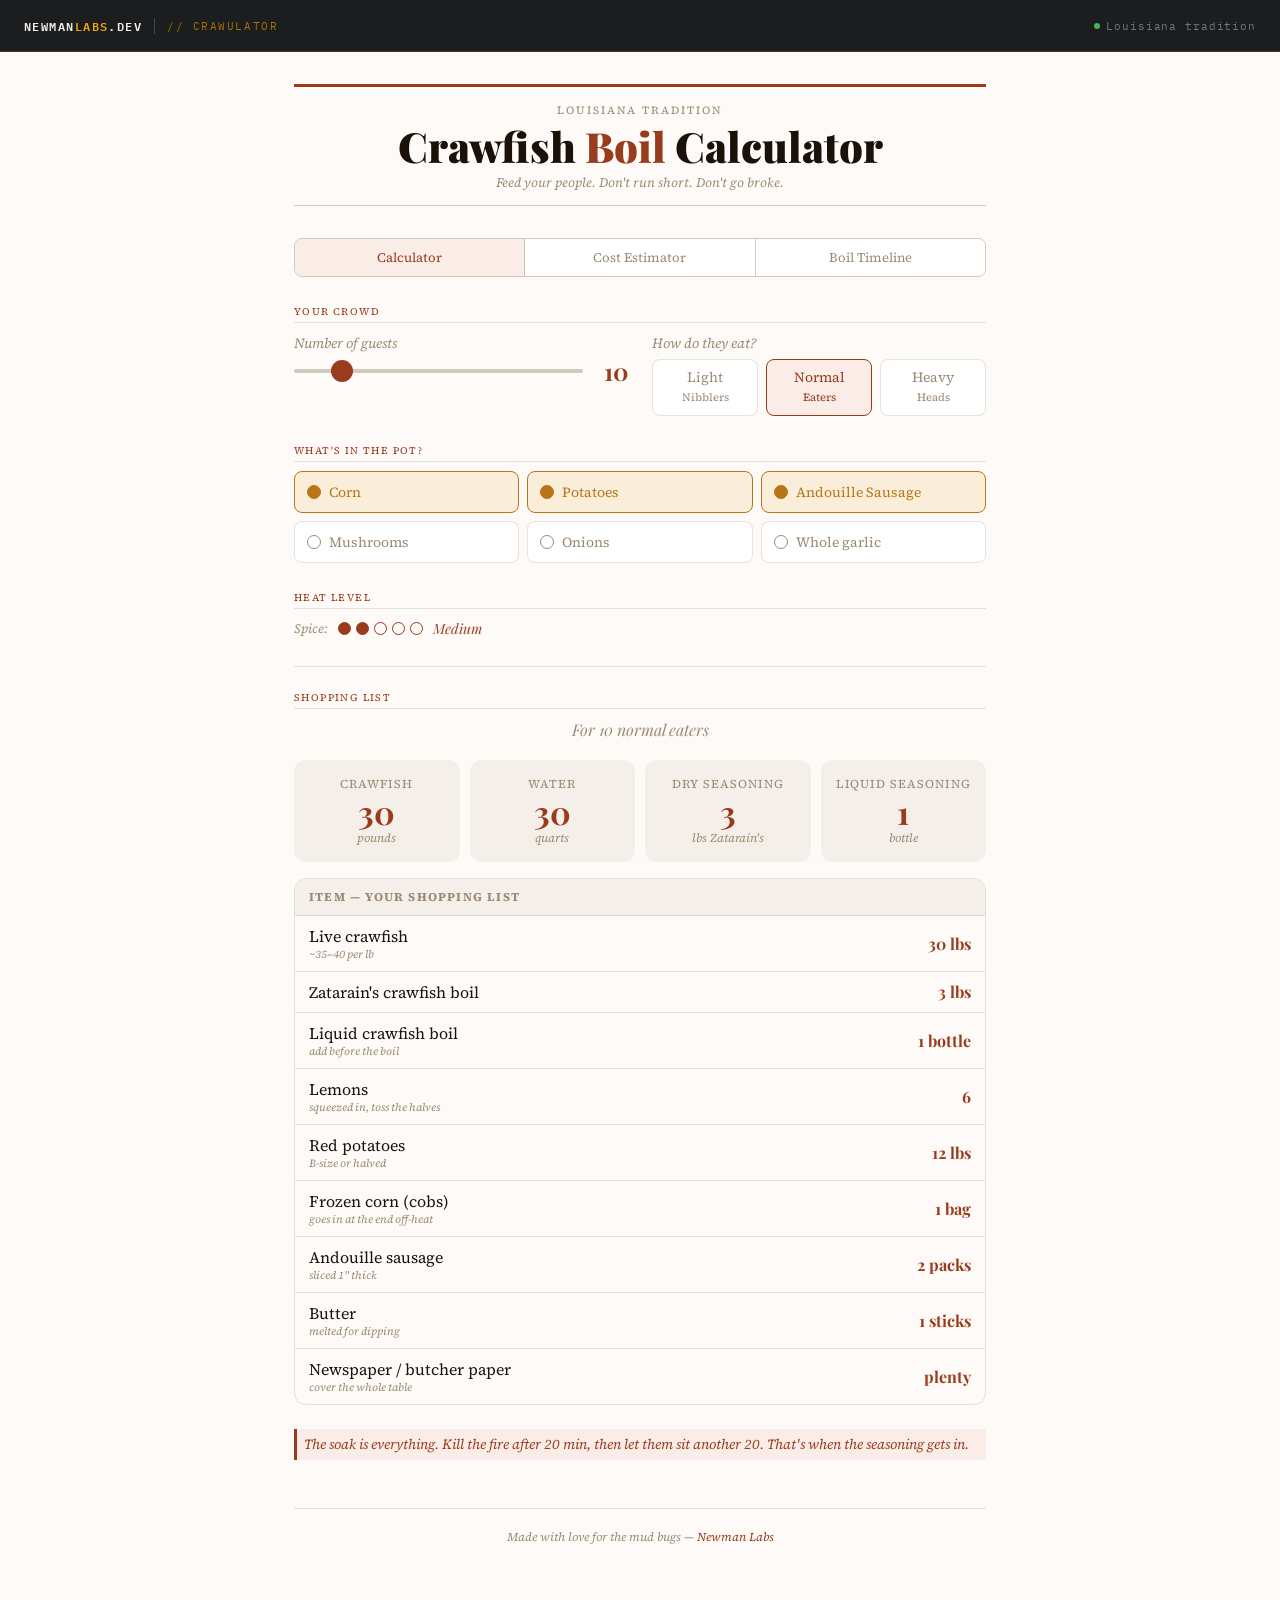
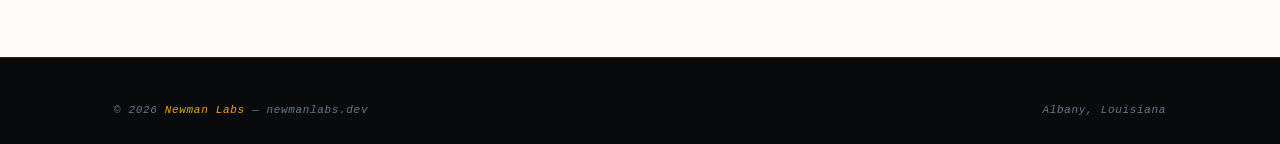
==== commit 5821a944: "feat: Lab chassis — shared site shell across all pages - new css/chassis.css: sticky .nl-nav (wordma" ====
--- a/crawulator/index.html
+++ b/crawulator/index.html
@@ -8,6 +8,7 @@
 <script defer src="/js/analytics.js"></script>
 <title>Crawulator — Crawfish Boil Calculator | Newman Labs</title>
 <link rel="icon" type="image/svg+xml" href="/favicon.svg">
+<link rel="stylesheet" href="/css/chassis.css">
 <link rel="preconnect" href="https://fonts.googleapis.com">
 <link rel="preconnect" href="https://fonts.gstatic.com" crossorigin>
 <link href="https://fonts.googleapis.com/css2?family=IBM+Plex+Mono:wght@400;500&family=Playfair+Display:wght@700;900&family=Source+Serif+4:ital,wght@0,300;0,400;1,300&display=swap" rel="stylesheet">
@@ -47,24 +48,6 @@
 
   body { background: var(--bg); color: var(--ink); font-family: 'Source Serif 4', Georgia, serif; min-height: 100vh; }
 
-  .back-bar {
-    background: #080A0C;
-    padding: 10px 1.5rem;
-    display: flex;
-    align-items: center;
-  }
-
-  .back-link {
-    font-family: 'IBM Plex Mono', 'Courier New', monospace;
-    font-size: 11px;
-    letter-spacing: 0.12em;
-    color: #F0A500;
-    text-decoration: none;
-    text-transform: uppercase;
-  }
-
-  .back-link:hover { color: #FFB820; }
-
   #app { max-width: 740px; margin: 0 auto; padding: 2rem 1.5rem 4rem; }
 
   .masthead {
@@ -172,9 +155,17 @@
 </head>
 <body>
 
-<div class="back-bar">
-  <a href="/" class="back-link">← Newman Labs</a>
-</div>
+<nav class="nl-nav">
+  <div class="nl-nav-left">
+    <a href="/" class="nl-wordmark">Newman<span>Labs</span>.dev</a>
+    <span class="nl-pipe"></span>
+    <span class="nl-crumb">// Crawulator</span>
+  </div>
+  <div class="nl-status">
+    <span class="nl-dot"></span>
+    Louisiana tradition
+  </div>
+</nav>
 
 <div id="app">
   <div class="masthead">
@@ -277,6 +268,13 @@
 
   <footer>Made with love for the mud bugs &mdash; <a href="/" style="color:var(--craw-red);text-decoration:none;">Newman Labs</a></footer>
 </div>
+
+<footer class="nl-footer">
+  <div class="nl-footer-inner">
+    <div class="nl-copy">&copy; 2026 <span>Newman Labs</span> — newmanlabs.dev</div>
+    <div class="nl-loc">Albany, Louisiana</div>
+  </div>
+</footer>
 
 <script>
 const HEAT_LABELS=['Mild','Medium','Hot','Oh Lord','Cajun Tax'];
--- a/css/chassis.css
+++ b/css/chassis.css
@@ -0,0 +1,125 @@
+/* ============================================================
+   Newman Labs chassis — shared nav + footer for every page.
+   One shell, many skins: pages keep their own body styling;
+   this file owns only .nl-* classes so nothing leaks.
+   Usage per page:
+     <link rel="stylesheet" href="/css/chassis.css">
+     <nav class="nl-nav"> ... </nav>   (top of <body>)
+     <footer class="nl-footer"> ... </footer>   (bottom of <body>)
+   ============================================================ */
+
+.nl-nav {
+  position: sticky;
+  top: 0;
+  z-index: 500;
+  display: flex;
+  align-items: center;
+  justify-content: space-between;
+  gap: 1rem;
+  height: 52px;
+  padding: 0 1.5rem;
+  background: rgba(8, 10, 12, 0.92);
+  -webkit-backdrop-filter: blur(12px);
+  backdrop-filter: blur(12px);
+  border-bottom: 1px solid rgba(240, 165, 0, 0.18);
+}
+
+.nl-nav-left {
+  display: flex;
+  align-items: center;
+  gap: 0.75rem;
+  min-width: 0;
+}
+
+.nl-wordmark {
+  font-family: 'IBM Plex Mono', 'Fira Code', monospace;
+  font-size: 12px;
+  font-weight: 600;
+  letter-spacing: 0.12em;
+  color: #F0EDE8;
+  text-decoration: none;
+  text-transform: uppercase;
+  white-space: nowrap;
+}
+
+.nl-wordmark span { color: #F0A500; }
+.nl-wordmark:hover span { color: #FFB820; }
+
+.nl-pipe {
+  width: 1px;
+  height: 16px;
+  background: rgba(255, 255, 255, 0.18);
+  flex-shrink: 0;
+}
+
+.nl-crumb {
+  font-family: 'IBM Plex Mono', 'Fira Code', monospace;
+  font-size: 11px;
+  color: #A87200;
+  letter-spacing: 0.14em;
+  text-transform: uppercase;
+  white-space: nowrap;
+  overflow: hidden;
+  text-overflow: ellipsis;
+}
+
+.nl-status {
+  display: flex;
+  align-items: center;
+  gap: 6px;
+  font-family: 'IBM Plex Mono', 'Fira Code', monospace;
+  font-size: 11px;
+  color: #6B7888;
+  letter-spacing: 0.08em;
+  white-space: nowrap;
+}
+
+.nl-dot {
+  width: 6px;
+  height: 6px;
+  border-radius: 50%;
+  background: #3FB950;
+  animation: nlPulse 2.5s ease-in-out infinite;
+  flex-shrink: 0;
+}
+
+@keyframes nlPulse {
+  0%, 100% { opacity: 1; }
+  50% { opacity: 0.3; }
+}
+
+.nl-footer {
+  position: relative;
+  z-index: 1;
+  background: #080A0C;
+  border-top: 1px solid rgba(240, 165, 0, 0.18);
+}
+
+.nl-footer-inner {
+  max-width: 1100px;
+  margin: 0 auto;
+  padding: 1.5rem;
+  display: flex;
+  align-items: center;
+  justify-content: space-between;
+  flex-wrap: wrap;
+  gap: 0.75rem;
+}
+
+.nl-copy, .nl-loc, .nl-note {
+  font-family: 'IBM Plex Mono', 'Fira Code', monospace;
+  font-size: 11px;
+  color: #6B7888;
+  letter-spacing: 0.06em;
+  line-height: 1.6;
+}
+
+.nl-copy span { color: #F0A500; }
+.nl-note { flex-basis: 100%; order: 3; color: #4A5462; }
+.nl-note a { color: #A87200; text-decoration: none; }
+
+@media (max-width: 640px) {
+  .nl-nav { padding: 0 1rem; }
+  .nl-footer-inner { padding: 1.25rem 1rem; }
+  .nl-crumb { display: none; }
+}
